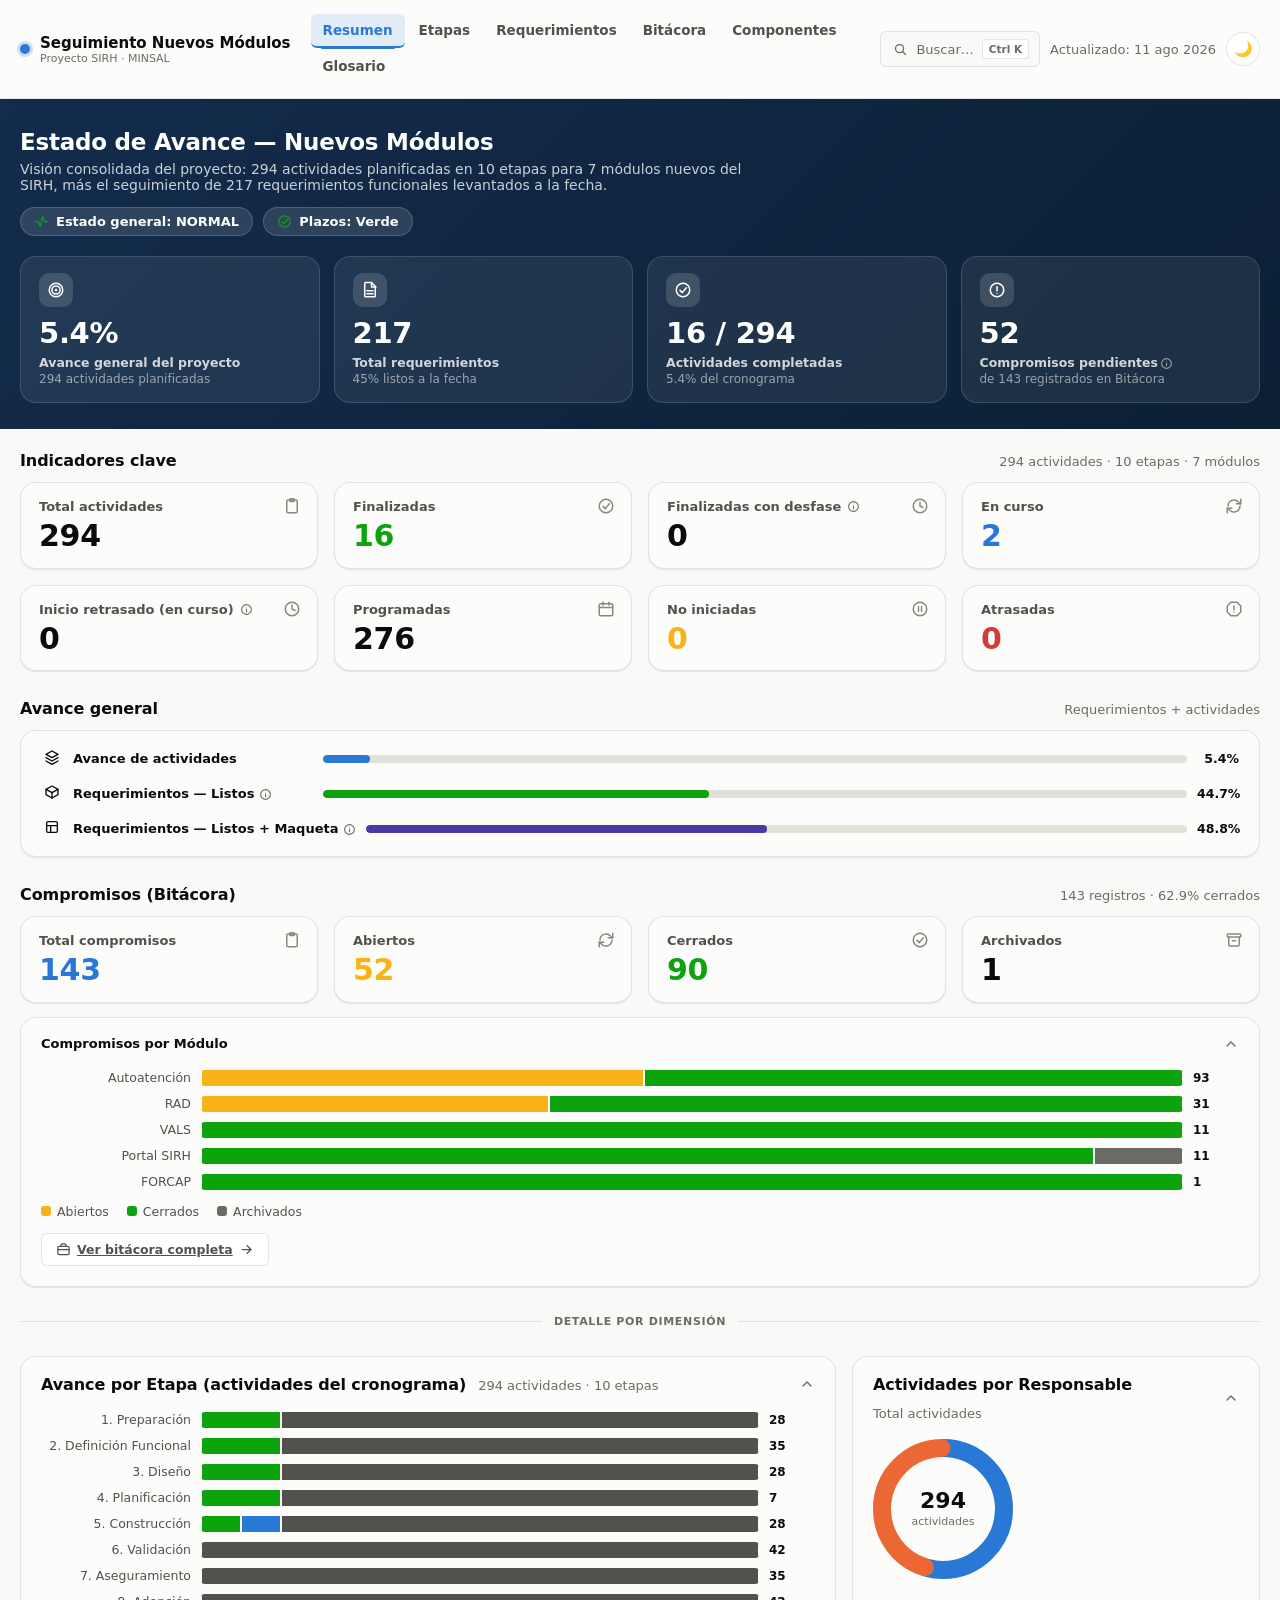
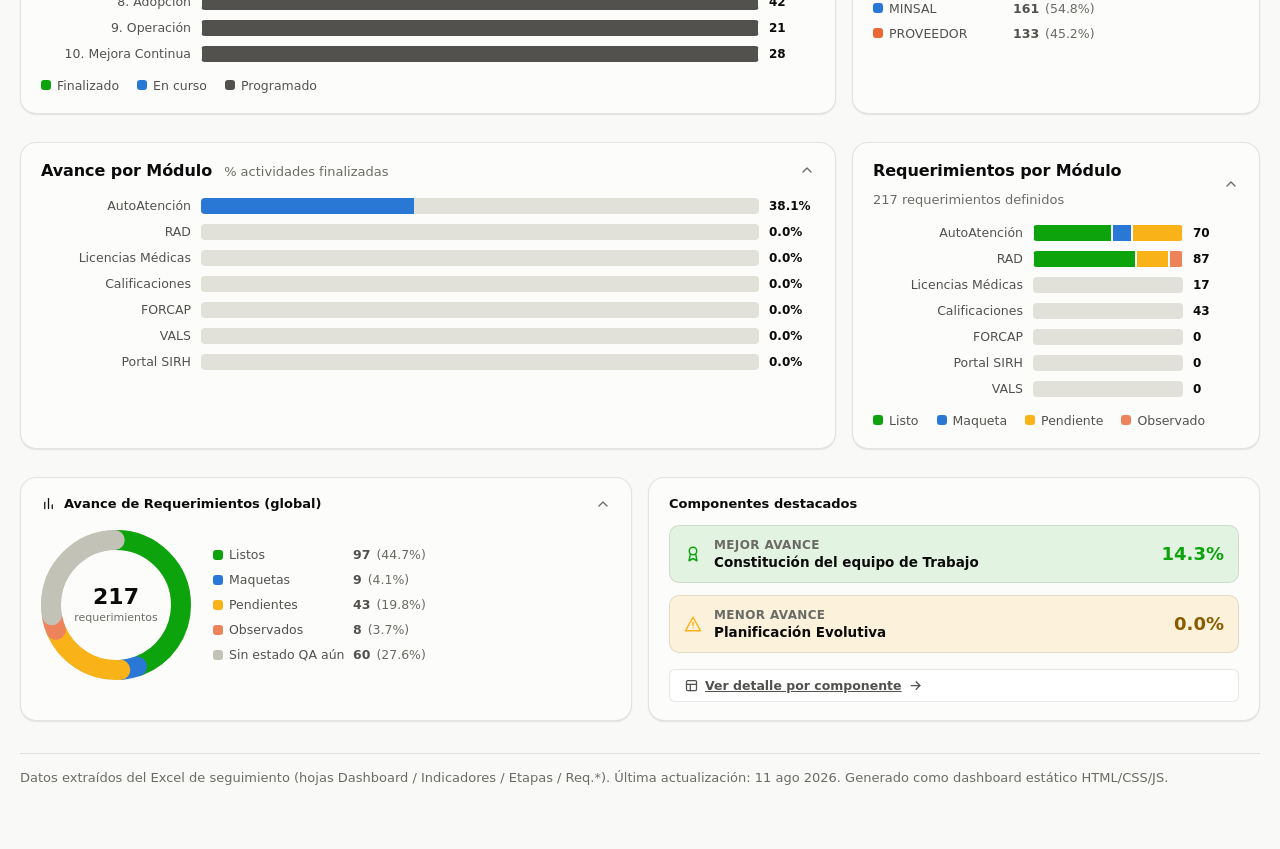
==== seguimiento-modulos/index.html @ 738e48d0 "Quita la descarga del Excel del sitio Se elimina el botón "Descargar Excel" del header y el enlace d" ====
<!DOCTYPE html>
<html lang="es">
<head>
<meta charset="UTF-8">
<meta name="viewport" content="width=device-width, initial-scale=1.0">
<title>Resumen — Seguimiento Nuevos Módulos SIRH</title>
<meta name="description" content="Dashboard de seguimiento del proyecto Nuevos Módulos SIRH: avance por etapa, módulo, responsable y requerimientos.">
<link rel="icon" href="data:image/svg+xml,%3Csvg xmlns=%27http://www.w3.org/2000/svg%27 viewBox=%270 0 32 32%27%3E%3Crect width=%2732%27 height=%2732%27 rx=%278%27 fill=%27%232a78d6%27/%3E%3Cpath d=%27M8 22 L13 12 L18 18 L24 8%27 stroke=%27white%27 stroke-width=%273%27 fill=%27none%27 stroke-linecap=%27round%27 stroke-linejoin=%27round%27/%3E%3C/svg%3E">
<link rel="stylesheet" href="./css/style.css?v=20260811c">
</head>
<body>

<header class="app-header">
  <div class="app-header__bar">
    <div class="app-header__brand">
      <span class="dot"></span>
      <span>Seguimiento Nuevos Módulos
        <small>Proyecto SIRH · MINSAL</small>
      </span>
    </div>
    <nav class="app-nav">
      <a href="index.html">Resumen</a>
      <a href="etapas.html">Etapas</a>
      <a href="requerimientos.html">Requerimientos</a>
      <a href="bitacora.html">Bitácora</a>
      <a href="componentes.html">Componentes</a>
      <a href="glosario.html">Glosario</a>
    </nav>
    <div class="app-header__right">
      <button class="search-trigger" id="globalSearchBtn" title="Buscar (Ctrl K)">
        <svg width="15" height="15" viewBox="0 0 24 24" fill="none" stroke="currentColor" stroke-width="2" stroke-linecap="round" stroke-linejoin="round" aria-hidden="true"><circle cx="10.5" cy="10.5" r="6.5"/><line x1="20" y1="20" x2="15.3" y2="15.3"/></svg>
        <span>Buscar…</span>
        <kbd>Ctrl K</kbd>
      </button>
      <span class="last-update" id="lastUpdate"></span>
      <button class="theme-toggle" id="themeToggle" title="Cambiar tema">🌙</button>
    </div>
  </div>
</header>

<!-- ============================================================== hero -->
<section class="hero">
  <div class="hero__inner">
    <div class="hero__head">
      <h1>Estado de Avance — Nuevos Módulos</h1>
      <p id="pageSubtitle">Visión consolidada del proyecto.</p>
      <div class="hero__status" id="heroStatus"></div>
    </div>
    <div class="hero__grid" id="heroKpis"></div>
  </div>
</section>

<div class="container">

  <div class="section" style="margin-top:22px">
    <div class="section__head">
      <h2>Indicadores clave</h2>
      <span class="hint" id="indicadoresHint"></span>
    </div>
    <div class="grid grid-4" id="kpiCards"></div>
  </div>

  <!-- ======================================================= progreso -->
  <div class="section">
    <div class="section__head">
      <h2>Avance general</h2>
      <span class="hint">Requerimientos + actividades</span>
    </div>
    <div class="card">
      <div class="meter-stack">
        <div class="meter-row">
          <span class="semaforo-icon"><svg width="16" height="16" viewBox="0 0 24 24" fill="none" stroke="currentColor" stroke-width="2" stroke-linecap="round" stroke-linejoin="round" aria-hidden="true"><polygon points="12,3 21,8 12,13 3,8"/><polyline points="3,13 12,18 21,13"/><polyline points="3,18 12,23 21,18"/></svg></span>
          <span class="meter-row__label">Avance de actividades</span>
          <div class="meter"><span id="meterActividades" style="background:var(--series-1)"></span></div>
          <span class="meter-value" id="valActividades">—</span>
        </div>
        <div class="meter-row">
          <span class="semaforo-icon"><svg width="16" height="16" viewBox="0 0 24 24" fill="none" stroke="currentColor" stroke-width="2" stroke-linecap="round" stroke-linejoin="round" aria-hidden="true"><path d="M3 8l9-5 9 5-9 5-9-5z"/><path d="M3 8v8l9 5 9-5V8"/><line x1="12" y1="13" x2="12" y2="21"/></svg></span>
          <span class="meter-row__label">Requerimientos — Listos
            <span class="info-tip" tabindex="0" data-tip="Requerimientos marcados como &quot;Listo&quot; (QA aprobado) sobre el total de requerimientos definidos."><svg width="13" height="13" viewBox="0 0 24 24" fill="none" stroke="currentColor" stroke-width="2" stroke-linecap="round" stroke-linejoin="round" aria-hidden="true"><circle cx="12" cy="12" r="9"/><line x1="12" y1="11" x2="12" y2="16"/><circle cx="12" cy="7.5" r="0.9" fill="currentColor" stroke="none"/></svg></span>
          </span>
          <div class="meter"><span id="meterListos" style="background:var(--status-good)"></span></div>
          <span class="meter-value" id="valListos">—</span>
        </div>
        <div class="meter-row">
          <span class="semaforo-icon"><svg width="16" height="16" viewBox="0 0 24 24" fill="none" stroke="currentColor" stroke-width="2" stroke-linecap="round" stroke-linejoin="round" aria-hidden="true"><rect x="4" y="4" width="16" height="16" rx="2"/><line x1="4" y1="10" x2="20" y2="10"/><line x1="10" y1="10" x2="10" y2="20"/></svg></span>
          <span class="meter-row__label">Requerimientos — Listos + Maqueta
            <span class="info-tip" tabindex="0" data-tip="Suma los requerimientos en estado &quot;Listo&quot; (QA aprobado) y &quot;Maqueta&quot; (prototipo/mockup construido pero aún sin cierre de QA)."><svg width="13" height="13" viewBox="0 0 24 24" fill="none" stroke="currentColor" stroke-width="2" stroke-linecap="round" stroke-linejoin="round" aria-hidden="true"><circle cx="12" cy="12" r="9"/><line x1="12" y1="11" x2="12" y2="16"/><circle cx="12" cy="7.5" r="0.9" fill="currentColor" stroke="none"/></svg></span>
          </span>
          <div class="meter"><span id="meterListosMaq" style="background:var(--series-7)"></span></div>
          <span class="meter-value" id="valListosMaq">—</span>
        </div>
      </div>
    </div>
  </div>

  <!-- ==================================================== compromisos -->
  <div class="section">
    <div class="section__head">
      <h2>Compromisos (Bitácora)</h2>
      <span class="hint" id="compromisosHint"></span>
    </div>
    <div class="grid grid-4" id="compromisosCards"></div>
    <details class="card accordion" style="margin-top:14px" open>
      <summary>
        <span class="card__title" style="margin-bottom:0">Compromisos por Módulo</span>
        <span class="chevron"><svg width="16" height="16" viewBox="0 0 24 24" fill="none" stroke="currentColor" stroke-width="2" stroke-linecap="round" stroke-linejoin="round" aria-hidden="true"><polyline points="6,9 12,15 18,9"/></svg></span>
      </summary>
      <div class="accordion__body">
        <div id="chartCompromisosModulo"></div>
        <a href="bitacora.html" class="btn-secondary" style="margin-top:14px;display:inline-flex"><svg width="15" height="15" viewBox="0 0 24 24" fill="none" stroke="currentColor" stroke-width="2" stroke-linecap="round" stroke-linejoin="round" aria-hidden="true"><rect x="3" y="7" width="18" height="13" rx="2"/><path d="M8 7V5a2 2 0 0 1 2-2h4a2 2 0 0 1 2 2v2"/><line x1="3" y1="12" x2="21" y2="12"/></svg> Ver bitácora completa <svg width="15" height="15" viewBox="0 0 24 24" fill="none" stroke="currentColor" stroke-width="2" stroke-linecap="round" stroke-linejoin="round" aria-hidden="true"><line x1="5" y1="12" x2="19" y2="12"/><polyline points="13,6 19,12 13,18"/></svg></a>
      </div>
    </details>
  </div>

  <div class="zone-divider"><span>Detalle por dimensión</span></div>

  <!-- ================================================= avance por etapa -->
  <div class="section grid grid-2-1">
    <details class="card accordion" open>
      <summary>
        <div class="section__head" style="margin-bottom:0">
          <h2>Avance por Etapa (actividades del cronograma)</h2>
          <span class="hint" id="etapaHint"></span>
        </div>
        <span class="chevron"><svg width="16" height="16" viewBox="0 0 24 24" fill="none" stroke="currentColor" stroke-width="2" stroke-linecap="round" stroke-linejoin="round" aria-hidden="true"><polyline points="6,9 12,15 18,9"/></svg></span>
      </summary>
      <div class="accordion__body">
        <div id="chartEtapas"></div>
        <div class="legend" id="legendEstados" style="margin-top:16px"></div>
      </div>
    </details>
    <details class="card accordion" open>
      <summary>
        <div class="section__head" style="margin-bottom:0">
          <h2>Actividades por Responsable</h2>
          <span class="hint">Total actividades</span>
        </div>
        <span class="chevron"><svg width="16" height="16" viewBox="0 0 24 24" fill="none" stroke="currentColor" stroke-width="2" stroke-linecap="round" stroke-linejoin="round" aria-hidden="true"><polyline points="6,9 12,15 18,9"/></svg></span>
      </summary>
      <div class="accordion__body">
        <div id="chartResponsable"></div>
      </div>
    </details>
  </div>

  <!-- ================================================ avance por módulo -->
  <div class="section grid grid-2-1">
    <details class="card accordion" open>
      <summary>
        <div class="section__head" style="margin-bottom:0">
          <h2>Avance por Módulo</h2>
          <span class="hint">% actividades finalizadas</span>
        </div>
        <span class="chevron"><svg width="16" height="16" viewBox="0 0 24 24" fill="none" stroke="currentColor" stroke-width="2" stroke-linecap="round" stroke-linejoin="round" aria-hidden="true"><polyline points="6,9 12,15 18,9"/></svg></span>
      </summary>
      <div class="accordion__body">
        <div id="chartModulos"></div>
      </div>
    </details>
    <details class="card accordion" open>
      <summary>
        <div class="section__head" style="margin-bottom:0">
          <h2>Requerimientos por Módulo</h2>
          <span class="hint" id="reqModuloHint"></span>
        </div>
        <span class="chevron"><svg width="16" height="16" viewBox="0 0 24 24" fill="none" stroke="currentColor" stroke-width="2" stroke-linecap="round" stroke-linejoin="round" aria-hidden="true"><polyline points="6,9 12,15 18,9"/></svg></span>
      </summary>
      <div class="accordion__body">
        <div id="chartReqModulo"></div>
        <div class="legend" id="legendReqModulo" style="margin-top:16px"></div>
      </div>
    </details>
  </div>

  <!-- ============================================ requerimientos donut + destacados -->
  <div class="section grid grid-2">
    <details class="card accordion" open>
      <summary>
        <span class="card__title" style="margin-bottom:0;display:flex;align-items:center;gap:8px"><svg width="15" height="15" viewBox="0 0 24 24" fill="none" stroke="currentColor" stroke-width="2" stroke-linecap="round" stroke-linejoin="round" aria-hidden="true"><line x1="6" y1="20" x2="6" y2="10"/><line x1="12" y1="20" x2="12" y2="4"/><line x1="18" y1="20" x2="18" y2="14"/></svg> Avance de Requerimientos (global)</span>
        <span class="chevron"><svg width="16" height="16" viewBox="0 0 24 24" fill="none" stroke="currentColor" stroke-width="2" stroke-linecap="round" stroke-linejoin="round" aria-hidden="true"><polyline points="6,9 12,15 18,9"/></svg></span>
      </summary>
      <div class="accordion__body">
        <div id="donutReq"></div>
      </div>
    </details>
    <div class="card">
      <p class="card__title">Componentes destacados</p>
      <div class="destacado-row">
        <div class="destacado destacado--good">
          <span class="destacado__icon"><svg width="18" height="18" viewBox="0 0 24 24" fill="none" stroke="currentColor" stroke-width="2" stroke-linecap="round" stroke-linejoin="round" aria-hidden="true"><circle cx="12" cy="8" r="5"/><path d="M8.3 12.6L6.8 21l5.2-3 5.2 3-1.5-8.4"/></svg></span>
          <div>
            <div class="destacado__label">Mejor avance</div>
            <div class="destacado__name" id="mejorAvanceNombre">—</div>
          </div>
          <div class="destacado__pct" id="mejorAvancePct">—</div>
        </div>
        <div class="destacado destacado--warn">
          <span class="destacado__icon"><svg width="18" height="18" viewBox="0 0 24 24" fill="none" stroke="currentColor" stroke-width="2" stroke-linecap="round" stroke-linejoin="round" aria-hidden="true"><path d="M12 3l10 18H2L12 3z"/><line x1="12" y1="9.5" x2="12" y2="14"/><circle cx="12" cy="17" r="0.9" fill="currentColor" stroke="none"/></svg></span>
          <div>
            <div class="destacado__label">Menor avance</div>
            <div class="destacado__name" id="menorAvanceNombre">—</div>
          </div>
          <div class="destacado__pct" id="menorAvancePct">—</div>
        </div>
        <a href="componentes.html" class="btn-secondary" style="margin-top:4px;display:inline-flex"><svg width="15" height="15" viewBox="0 0 24 24" fill="none" stroke="currentColor" stroke-width="2" stroke-linecap="round" stroke-linejoin="round" aria-hidden="true"><rect x="4" y="4" width="16" height="16" rx="2"/><line x1="4" y1="10" x2="20" y2="10"/><line x1="10" y1="10" x2="10" y2="20"/></svg> Ver detalle por componente <svg width="15" height="15" viewBox="0 0 24 24" fill="none" stroke="currentColor" stroke-width="2" stroke-linecap="round" stroke-linejoin="round" aria-hidden="true"><line x1="5" y1="12" x2="19" y2="12"/><polyline points="13,6 19,12 13,18"/></svg></a>
      </div>
    </div>
  </div>

  <div class="footnote">
    Datos extraídos del Excel de seguimiento (hojas Dashboard / Indicadores / Etapas / Req.*).
    Última actualización: <span id="footUpdate"></span>. Generado como dashboard estático HTML/CSS/JS.
  </div>

</div>

<script src="./js/app-data.js?v=20260811c"></script>
<script src="./js/icons.js?v=20260811c"></script>
<script src="./js/common.js?v=20260811c"></script>
<script src="./js/local-records.js?v=20260811c"></script>
<script src="./js/charts.js?v=20260811c"></script>
<script src="./js/dashboard.js?v=20260811c"></script>
</body>
</html>
---- seguimiento-modulos/css/style.css ----
/* =========================================================================
   Seguimiento Nuevos Módulos — Dashboard
   Sistema de diseño: paleta validada (accesible AA, safe para daltonismo)
   ========================================================================= */

:root {
  color-scheme: light;
  --surface-1:      #fcfcfb;
  --surface-2:      #ffffff;
  --page-plane:     #f9f9f7;
  --text-primary:   #0b0b0b;
  --text-secondary: #52514e;
  --text-muted:     #6b6b66; /* AA 4.5:1+ sobre --surface-1/--page-plane (antes #898781 ≈ 3.5:1) */
  --gridline:       #e1e0d9;
  --baseline:       #c3c2b7;
  --border:         rgba(11,11,11,0.10);
  --success-text:   #006300;

  /* paleta institucional (azul MINSAL): navy para bandas/branding, azul para
     interacción/enlaces — ambos ya usados en el Excel de origen */
  --brand-navy:      #132c4c;
  --brand-navy-dark: #0b2035;
  --brand-blue:      #2a78d6;
  --brand-blue-dark: #184f95;

  --series-1: #2a78d6; /* azul */
  --series-2: #eb6834; /* naranjo */
  --series-3: #1baf7a; /* aqua */
  --series-4: #eda100; /* amarillo */
  --series-5: #e87ba4; /* magenta */
  --series-6: #008300; /* verde */
  --series-7: #4a3aa7; /* violeta */
  --series-8: #e34948; /* rojo */

  --status-good:     #0ca30c;
  --status-warning:  #fab219;
  --status-serious:  #ec835a;
  --status-critical: #d03b3b;

  --seq-100:#cde2fb;--seq-200:#9ec5f4;--seq-300:#6da7ec;--seq-400:#3987e5;
  --seq-450:#2a78d6;--seq-500:#256abf;--seq-600:#184f95;--seq-700:#0d366b;

  --radius-sm: 6px;
  --radius-md: 10px;
  --radius-lg: 16px;
  --shadow-card: 0 1px 2px rgba(11,11,11,0.06), 0 1px 1px rgba(11,11,11,0.04);
  --font-sans: system-ui, -apple-system, "Segoe UI", sans-serif;
}

@media (prefers-color-scheme: dark) {
  :root:where(:not([data-theme="light"])) {
    color-scheme: dark;
    --surface-1:      #1a1a19;
    --surface-2:      #212120;
    --page-plane:     #0d0d0d;
    --text-primary:   #ffffff;
    --text-secondary: #c3c2b7;
    --text-muted:     #898781;
    --gridline:       #2c2c2a;
    --baseline:       #383835;
    --border:         rgba(255,255,255,0.10);
    --success-text:   #0ca30c;

    --series-1: #3987e5;
    --series-2: #d95926;
    --series-3: #199e70;
    --series-4: #c98500;
    --series-5: #d55181;
    --series-6: #008300;
    --series-7: #9085e9;
    --series-8: #e66767;
  }
}
:root[data-theme="dark"] {
  color-scheme: dark;
  --surface-1:      #1a1a19;
  --surface-2:      #212120;
  --page-plane:     #0d0d0d;
  --text-primary:   #ffffff;
  --text-secondary: #c3c2b7;
  --text-muted:     #898781;
  --gridline:       #2c2c2a;
  --baseline:       #383835;
  --border:         rgba(255,255,255,0.10);
  --success-text:   #0ca30c;

  --series-1: #3987e5;
  --series-2: #d95926;
  --series-3: #199e70;
  --series-4: #c98500;
  --series-5: #d55181;
  --series-6: #008300;
  --series-7: #9085e9;
  --series-8: #e66767;
}

* { box-sizing: border-box; }
html, body { margin: 0; padding: 0; }

body {
  font-family: var(--font-sans);
  background: var(--page-plane);
  color: var(--text-primary);
  -webkit-font-smoothing: antialiased;
  min-height: 100vh;
}

img { max-width: 100%; }

a { color: var(--series-1); }

.container {
  max-width: 1460px;
  margin: 0 auto;
  padding: 0 20px 64px;
}

/* ---------------------------------------------------------------- header */
.app-header {
  position: sticky;
  top: 0;
  z-index: 40;
  background: var(--surface-1);
  border-bottom: 1px solid var(--border);
}
.app-header__bar {
  max-width: 1460px;
  margin: 0 auto;
  padding: 14px 20px;
  display: flex;
  align-items: center;
  gap: 16px;
  flex-wrap: wrap;
}
.app-header__brand {
  display: flex;
  align-items: center;
  gap: 10px;
  font-weight: 700;
  font-size: 15px;
  white-space: nowrap;
  margin-right: 4px;
}
.app-header__brand .dot {
  width: 10px; height: 10px; border-radius: 50%;
  background: var(--series-1);
  box-shadow: 0 0 0 3px color-mix(in srgb, var(--series-1) 22%, transparent);
  flex: none;
}
.app-header__brand small {
  display: block;
  font-weight: 500;
  color: var(--text-muted);
  font-size: 11px;
}

.app-nav { display: flex; gap: 2px; flex-wrap: wrap; flex: 1; }
.app-nav a {
  position: relative;
  text-decoration: none;
  color: var(--text-secondary);
  font-size: 13.5px;
  font-weight: 600;
  padding: 8px 12px;
  border-radius: var(--radius-sm);
  border-bottom: 2px solid transparent;
}
.app-nav a:hover { background: var(--page-plane); color: var(--text-primary); }
.app-nav a.active {
  background: color-mix(in srgb, var(--brand-blue) 12%, transparent);
  color: var(--brand-blue);
  border-bottom-color: var(--brand-blue);
}
.app-nav a.active::after {
  /* pastilla indicadora — refuerza cuál es la pestaña activa además del color */
  content: "";
  position: absolute;
  left: 10px; right: 10px; bottom: -3px;
  height: 2px;
  border-radius: 2px;
  background: var(--brand-blue);
}
:root[data-theme="dark"] .app-nav a.active,
:root:where(:not([data-theme="light"])) .app-nav a.active { color: var(--series-1); border-bottom-color: var(--series-1); }
:root[data-theme="dark"] .app-nav a.active::after,
:root:where(:not([data-theme="light"])) .app-nav a.active::after { background: var(--series-1); }

.app-header__right { display: flex; align-items: center; gap: 10px; margin-left: auto; }

/* ------------------------------------------------------ búsqueda global */
.search-trigger {
  display: inline-flex;
  align-items: center;
  gap: 8px;
  font-family: var(--font-sans);
  font-size: 13px;
  color: var(--text-muted);
  background: var(--page-plane);
  border: 1px solid var(--border);
  padding: 7px 10px 7px 12px;
  border-radius: var(--radius-sm);
  cursor: pointer;
  min-width: 150px;
}
.search-trigger:hover { color: var(--text-primary); border-color: var(--text-muted); }
.search-trigger span { flex: 1; text-align: left; white-space: nowrap; }
.search-trigger kbd {
  font-family: var(--font-sans);
  font-size: 10.5px;
  font-weight: 700;
  color: var(--text-muted);
  background: var(--surface-2);
  border: 1px solid var(--border);
  border-radius: 4px;
  padding: 2px 6px;
  line-height: 1.4;
}
@media (max-width: 720px) {
  .search-trigger span, .search-trigger kbd { display: none; }
  .search-trigger { min-width: 0; padding: 8px; }
}

.search-overlay {
  position: fixed;
  inset: 0;
  background: rgba(0,0,0,0.45);
  display: flex;
  align-items: flex-start;
  justify-content: center;
  padding: 12vh 16px 16px;
  z-index: 110;
}
.search-overlay[hidden] { display: none; }
.search-panel {
  width: 100%;
  max-width: 640px;
  background: var(--surface-2);
  border-radius: var(--radius-lg);
  box-shadow: 0 20px 60px rgba(0,0,0,0.35);
  overflow: hidden;
  max-height: 70vh;
  display: flex;
  flex-direction: column;
}
.search-panel__input-row {
  display: flex;
  align-items: center;
  gap: 10px;
  padding: 14px 16px;
  border-bottom: 1px solid var(--border);
  color: var(--text-muted);
  flex: none;
}
.search-panel__input-row svg { flex: none; }
.search-panel__input-row input {
  flex: 1;
  border: none;
  outline: none;
  background: transparent;
  font-family: var(--font-sans);
  font-size: 15px;
  color: var(--text-primary);
}
.search-panel__results {
  overflow-y: auto;
  padding: 8px;
}
.search-group__label {
  font-size: 11px;
  font-weight: 800;
  text-transform: uppercase;
  letter-spacing: 0.05em;
  color: var(--text-muted);
  padding: 10px 10px 4px;
}
.search-result {
  display: flex;
  align-items: center;
  gap: 10px;
  width: 100%;
  text-align: left;
  border: none;
  background: none;
  font-family: var(--font-sans);
  padding: 9px 10px;
  border-radius: var(--radius-sm);
  cursor: pointer;
  color: var(--text-primary);
}
.search-result:hover, .search-result.is-active { background: var(--page-plane); }
.search-result__icon { flex: none; color: var(--text-muted); }
.search-result__main { min-width: 0; flex: 1; }
.search-result__title { font-size: 13.5px; font-weight: 600; overflow: hidden; text-overflow: ellipsis; white-space: nowrap; }
.search-result__sub { font-size: 12px; color: var(--text-muted); overflow: hidden; text-overflow: ellipsis; white-space: nowrap; }
.search-empty { padding: 30px 16px; text-align: center; color: var(--text-muted); font-size: 13.5px; }

.theme-toggle {
  border: 1px solid var(--border);
  background: var(--surface-2);
  color: var(--text-secondary);
  border-radius: 999px;
  width: 34px; height: 34px;
  display: flex; align-items: center; justify-content: center;
  cursor: pointer;
  font-size: 15px;
}
.theme-toggle:hover { color: var(--text-primary); }

.last-update {
  display: inline-flex;
  align-items: center;
  gap: 5px;
  font-size: 13px;
  color: var(--text-muted);
  white-space: nowrap;
}

/* ====================================================================
   HERO — franja de bienvenida institucional (azul MINSAL) con el estado
   general del proyecto y las 4 métricas de mayor impacto, justo bajo el
   header fijo. Solo se usa en el Resumen (index.html).
   ==================================================================== */
.hero {
  background: linear-gradient(135deg, var(--brand-navy) 0%, var(--brand-navy-dark) 100%);
  color: #fff;
}
.hero__inner {
  max-width: 1460px;
  margin: 0 auto;
  padding: 30px 20px 26px;
}
.hero__head { margin-bottom: 20px; }
.hero__head h1 { font-size: 23px; margin: 0 0 6px; letter-spacing: -0.01em; color: #fff; }
.hero__head p { margin: 0 0 14px; color: rgba(255,255,255,0.78); font-size: 14px; max-width: 760px; }
.hero__status { display: flex; gap: 10px; flex-wrap: wrap; }
.hero__chip {
  display: inline-flex;
  align-items: center;
  gap: 7px;
  padding: 6px 13px;
  border-radius: 999px;
  background: rgba(255,255,255,0.12);
  border: 1px solid rgba(255,255,255,0.16);
  font-size: 13px;
  font-weight: 700;
  color: #fff;
}
.hero__chip svg { flex: none; }
.hero__grid { display: grid; grid-template-columns: repeat(4, 1fr); gap: 14px; }
.hero-kpi {
  background: rgba(255,255,255,0.07);
  border: 1px solid rgba(255,255,255,0.14);
  border-radius: var(--radius-lg);
  padding: 16px 18px;
}
.hero-kpi__icon {
  width: 34px; height: 34px;
  border-radius: 10px;
  background: rgba(255,255,255,0.14);
  display: flex; align-items: center; justify-content: center;
  margin-bottom: 12px;
  color: #fff;
}
.hero-kpi__value { font-size: 29px; font-weight: 800; letter-spacing: -0.01em; line-height: 1; color: #fff; }
.hero-kpi__label { font-size: 12.5px; color: rgba(255,255,255,0.8); margin-top: 7px; font-weight: 600; }
.hero-kpi__label .info-tip { color: rgba(255,255,255,0.55); margin-left: 2px; }
.hero-kpi__label .info-tip:hover, .hero-kpi__label .info-tip:focus-visible { color: #fff; }
.hero-kpi__sub { font-size: 12px; color: rgba(255,255,255,0.55); margin-top: 2px; }
@media (max-width: 980px) { .hero__grid { grid-template-columns: repeat(2, 1fr); } }
@media (max-width: 560px) { .hero__grid { grid-template-columns: 1fr; } }

/* ------------------------------------------------------------- page head */
.page-head {
  padding: 28px 0 4px;
}
.page-head h1 {
  font-size: 24px;
  margin: 0 0 4px;
  letter-spacing: -0.01em;
}
.page-head p {
  margin: 0;
  color: var(--text-secondary);
  font-size: 14px;
  max-width: 760px;
}

.section {
  margin-top: 28px;
}
.section__head {
  display: flex;
  align-items: baseline;
  justify-content: space-between;
  gap: 12px;
  margin-bottom: 12px;
  flex-wrap: wrap;
}
.section__head h2 {
  font-size: 16px;
  margin: 0;
  letter-spacing: -0.005em;
}
.section__head .hint {
  font-size: 13px;
  color: var(--text-muted);
}

/* ---------------------------------------------------------------- grid */
.grid { display: grid; gap: 16px; }
.grid-4 { grid-template-columns: repeat(4, 1fr); }
.grid-3 { grid-template-columns: repeat(3, 1fr); }
.grid-2 { grid-template-columns: repeat(2, 1fr); }
.grid-2-1 { grid-template-columns: 2fr 1fr; }
.grid-1-1-1 { grid-template-columns: repeat(3, 1fr); }
@media (max-width: 980px) {
  .grid-4 { grid-template-columns: repeat(2, 1fr); }
  .grid-3 { grid-template-columns: repeat(2, 1fr); }
  .grid-2-1, .grid-2 { grid-template-columns: 1fr; }
}
@media (max-width: 620px) {
  .grid-4, .grid-3, .grid-1-1-1 { grid-template-columns: 1fr; }
}

/* ------------------------------------------------------------------ card */
.card {
  background: var(--surface-1);
  border: 1px solid var(--border);
  border-radius: var(--radius-lg);
  box-shadow: var(--shadow-card);
  padding: 18px 20px;
}
.card__title {
  font-size: 13px;
  font-weight: 700;
  margin: 0 0 14px;
  color: var(--text-primary);
}
.card__subtitle { font-size: 13px; color: var(--text-muted); margin-top: -10px; margin-bottom: 14px; }

/* ------------------------------------------------------------- stat tile */
.stat-tile {
  background: var(--surface-1);
  border: 1px solid var(--border);
  border-radius: var(--radius-lg);
  box-shadow: var(--shadow-card);
  padding: 16px 18px;
  display: flex;
  flex-direction: column;
  gap: 6px;
  position: relative;
  overflow: hidden;
}
.stat-tile__label {
  font-size: 13px;
  color: var(--text-secondary);
  font-weight: 600;
  display: flex;
  align-items: center;
  gap: 6px;
}
.stat-tile__value {
  font-size: 30px;
  font-weight: 700;
  line-height: 1.05;
  letter-spacing: -0.01em;
}
.stat-tile__foot {
  font-size: 13px;
  color: var(--text-muted);
}
.stat-tile__icon {
  position: absolute;
  top: 14px; right: 16px;
  font-size: 18px;
  color: var(--text-muted);
  opacity: 0.8;
  display: flex;
}
.stat-tile--accent-1 .stat-tile__value { color: var(--series-1); }
.stat-tile--accent-good .stat-tile__value { color: var(--status-good); }
.stat-tile--accent-warn .stat-tile__value { color: var(--status-warning); }
.stat-tile--accent-critical .stat-tile__value { color: var(--status-critical); }

/* --------------------------------------------------------------- badges */
.badge {
  display: inline-flex;
  align-items: center;
  gap: 5px;
  font-size: 11.5px;
  font-weight: 700;
  padding: 3px 9px;
  border-radius: 999px;
  white-space: nowrap;
  line-height: 1.6;
}
.badge::before {
  content: "";
  width: 7px; height: 7px;
  border-radius: 50%;
  background: currentColor;
  flex: none;
}
.badge-good        { color: var(--status-good);     background: color-mix(in srgb, var(--status-good) 15%, transparent); }
.badge-warning      { color: #8a5c00;     background: color-mix(in srgb, var(--status-warning) 25%, transparent); }
.badge-serious      { color: #9a3f22;     background: color-mix(in srgb, var(--status-serious) 22%, transparent); }
.badge-critical     { color: var(--status-critical); background: color-mix(in srgb, var(--status-critical) 15%, transparent); }
.badge-neutral      { color: var(--text-secondary);  background: color-mix(in srgb, var(--text-secondary) 14%, transparent); }
.badge-info         { color: var(--series-1);        background: color-mix(in srgb, var(--series-1) 15%, transparent); }
.badge-teal         { color: var(--series-3);        background: color-mix(in srgb, var(--series-3) 16%, transparent); }

@media (prefers-color-scheme: dark) {
  :root:where(:not([data-theme="light"])) .badge-warning { color: #ffd166; }
  :root:where(:not([data-theme="light"])) .badge-serious { color: #ffb08a; }
}
:root[data-theme="dark"] .badge-warning { color: #ffd166; }
:root[data-theme="dark"] .badge-serious { color: #ffb08a; }

/* ---------------------------------------------------------------- meter */
.meter {
  height: 8px;
  border-radius: 999px;
  background: var(--gridline);
  overflow: hidden;
  position: relative;
}
.meter > span {
  display: block;
  height: 100%;
  border-radius: 999px;
  background: var(--series-1);
}
.meter-row { display: flex; align-items: center; gap: 10px; }
.meter-row .meter { flex: 1; }
.meter-row .meter-value { font-size: 12.5px; font-weight: 700; width: 42px; text-align: right; font-variant-numeric: tabular-nums; }
.meter--lg { height: 12px; flex: 1; }
.meter-stack { display: flex; flex-direction: column; gap: 16px; }
.meter-row__label { font-size: 13px; font-weight: 600; color: var(--text-primary); min-width: 240px; }
.semaforo-icon { font-size: 16px; flex: none; width: 22px; text-align: center; line-height: 1; }

/* --------------------------------------------------------- semáforo cards */
.semaforo-card {
  background: var(--surface-1);
  border: 1px solid var(--border);
  border-radius: var(--radius-lg);
  box-shadow: var(--shadow-card);
  padding: 14px 18px;
  display: flex;
  align-items: center;
  gap: 12px;
}
.semaforo-card__icon { font-size: 22px; flex: none; line-height: 1; }
.semaforo-card__body { display: flex; flex-direction: column; gap: 3px; min-width: 0; }
.semaforo-card__label { font-size: 12px; font-weight: 700; letter-spacing: 0.03em; text-transform: uppercase; color: var(--text-muted); }
.semaforo-card__value { font-size: 17px; font-weight: 700; white-space: nowrap; overflow: hidden; text-overflow: ellipsis; }


/* ------------------------------------------------------ componentes destacados */
.destacado-row { display: flex; flex-direction: column; gap: 12px; }
.destacado {
  display: flex;
  align-items: center;
  gap: 12px;
  padding: 12px 14px;
  border-radius: var(--radius-md);
  border: 1px solid var(--border);
}
.destacado--good { background: color-mix(in srgb, var(--status-good) 10%, transparent); }
.destacado--warn { background: color-mix(in srgb, var(--status-warning) 14%, transparent); }
.destacado__icon { flex: none; display: flex; }
.destacado--good .destacado__icon { color: var(--status-good); }
.destacado--warn .destacado__icon { color: #8a5c00; }
:root[data-theme="dark"] .destacado--warn .destacado__icon,
:root:where(:not([data-theme="light"])) .destacado--warn .destacado__icon { color: var(--status-warning); }
.destacado__label { font-size: 12px; font-weight: 700; text-transform: uppercase; letter-spacing: 0.03em; color: var(--text-muted); }
.destacado__name { font-size: 13.5px; font-weight: 700; color: var(--text-primary); margin-top: 2px; }
.destacado__pct { margin-left: auto; font-size: 18px; font-weight: 700; font-variant-numeric: tabular-nums; }
.destacado--good .destacado__pct { color: var(--status-good); }
.destacado--warn .destacado__pct { color: #8a5c00; }
@media (prefers-color-scheme: dark) {
  :root:where(:not([data-theme="light"])) .destacado--warn .destacado__pct { color: var(--status-warning); }
}
:root[data-theme="dark"] .destacado--warn .destacado__pct { color: var(--status-warning); }

/* ------------------------------------------------------------ bar chart */
.barchart { display: flex; flex-direction: column; gap: 10px; }
.barchart__row { display: grid; grid-template-columns: 150px 1fr 46px; align-items: center; gap: 10px; }
.barchart__label { font-size: 12.5px; color: var(--text-secondary); text-align: right; }
.barchart__track {
  height: 16px;
  background: var(--gridline);
  border-radius: 4px;
  overflow: hidden;
  display: flex;
}
.barchart__seg {
  height: 100%;
}
.barchart__val { font-size: 12px; font-weight: 700; font-variant-numeric: tabular-nums; }

/* stacked segment shared style: 2px surface gap via box-shadow inset border trick */
.seg-gap { box-shadow: inset 1px 0 0 var(--surface-1), inset -1px 0 0 var(--surface-1); }

/* ------------------------------------------------------------- legend */
.legend { display: flex; flex-wrap: wrap; gap: 12px 18px; font-size: 12.5px; color: var(--text-secondary); }
.legend__item { display: inline-flex; align-items: center; gap: 6px; }
.legend__swatch { width: 10px; height: 10px; border-radius: 3px; flex: none; }

/* --------------------------------------------------------------- donut */
.donut-wrap { display: flex; align-items: center; gap: 22px; flex-wrap: wrap; }
.donut-figure { position: relative; flex: none; }
.donut-center {
  position: absolute; inset: 0;
  display: flex; flex-direction: column; align-items: center; justify-content: center;
}
.donut-center strong { font-size: 22px; line-height: 1; }
.donut-center span { font-size: 11px; color: var(--text-muted); margin-top: 3px; }

.info-tip {
  display: inline-flex;
  color: var(--text-muted);
  cursor: help;
  vertical-align: middle;
  border-radius: 50%;
}
.info-tip:hover, .info-tip:focus-visible { color: var(--brand-blue); outline: none; }

/* ------------------------------------------------------------- tooltip */
.viz-tooltip {
  position: fixed;
  pointer-events: none;
  background: var(--text-primary);
  color: var(--surface-1);
  font-size: 12px;
  padding: 7px 10px;
  border-radius: 8px;
  z-index: 100;
  opacity: 0;
  transform: translate(-50%, calc(-100% - 10px));
  transition: opacity 0.08s ease;
  max-width: 240px;
  line-height: 1.4;
  box-shadow: 0 4px 14px rgba(0,0,0,0.22);
}
.viz-tooltip.show { opacity: 1; }
.viz-tooltip b { display:block; margin-bottom: 2px; }

/* -------------------------------------------------------------- tables */
.table-wrap {
  overflow-x: auto;
  border: 1px solid var(--border);
  border-radius: var(--radius-lg);
  background: var(--surface-1);
}
table.data-table {
  border-collapse: collapse;
  width: 100%;
  font-size: 13px;
  min-width: 640px;
}
table.data-table th {
  text-align: left;
  font-size: 11px;
  text-transform: uppercase;
  letter-spacing: 0.03em;
  color: var(--text-muted);
  font-weight: 700;
  padding: 10px 14px;
  border-bottom: 1px solid var(--border);
  background: var(--surface-1);
  position: sticky;
  top: 0;
  white-space: nowrap;
  cursor: pointer;
  user-select: none;
}
table.data-table th.sorted-asc::after { content: " ▲"; font-size: 9px; }
table.data-table th.sorted-desc::after { content: " ▼"; font-size: 9px; }
table.data-table td {
  padding: 10px 14px;
  border-bottom: 1px solid var(--gridline);
  color: var(--text-secondary);
  vertical-align: top;
}
table.data-table td.strong { color: var(--text-primary); font-weight: 600; }
table.data-table tbody tr:hover td { background: var(--page-plane); }
table.data-table tbody tr:last-child td { border-bottom: none; }
.cell-muted { color: var(--text-muted); }
.nowrap { white-space: nowrap; }
.col-num { font-variant-numeric: tabular-nums; text-align: right; }

/* ------------------------------------------------------------- filters */
.filters {
  display: flex;
  flex-wrap: wrap;
  gap: 10px;
  align-items: center;
  margin-bottom: 14px;
}
.filters select, .filters input[type="search"] {
  font-family: var(--font-sans);
  font-size: 13px;
  padding: 8px 12px;
  border-radius: var(--radius-sm);
  border: 1px solid var(--border);
  background: var(--surface-1);
  color: var(--text-primary);
}
.filters input[type="search"] { min-width: 220px; flex: 1; }
.filters select { cursor: pointer; }
.filters .count-pill {
  font-size: 12px;
  color: var(--text-muted);
  margin-left: auto;
  white-space: nowrap;
}
.btn-reset {
  font-family: var(--font-sans);
  font-size: 12.5px;
  font-weight: 600;
  color: var(--series-1);
  background: color-mix(in srgb, var(--series-1) 12%, transparent);
  border: none;
  padding: 8px 12px;
  border-radius: var(--radius-sm);
  cursor: pointer;
}
.btn-reset:hover { background: color-mix(in srgb, var(--series-1) 20%, transparent); }

.pagination {
  display: flex;
  align-items: center;
  justify-content: center;
  gap: 6px;
  margin-top: 14px;
  font-size: 13px;
}
.pagination button {
  font-family: var(--font-sans);
  border: 1px solid var(--border);
  background: var(--surface-1);
  color: var(--text-secondary);
  padding: 6px 11px;
  border-radius: var(--radius-sm);
  cursor: pointer;
  font-size: 12.5px;
}
.pagination button:hover:not(:disabled) { color: var(--text-primary); background: var(--page-plane); }
.pagination button:disabled { opacity: 0.35; cursor: default; }
.pagination button.active { background: var(--series-1); color: #fff; border-color: var(--series-1); }
.pagination .p-status { color: var(--text-muted); font-size: 12px; margin: 0 6px; }

/* ---------------------------------------------------------------- tabs */
.tabs { display: flex; gap: 4px; border-bottom: 1px solid var(--border); margin-bottom: 18px; flex-wrap: wrap; }
.tabs button {
  font-family: var(--font-sans);
  border: none;
  background: none;
  color: var(--text-secondary);
  padding: 10px 16px;
  font-size: 13.5px;
  font-weight: 600;
  cursor: pointer;
  border-bottom: 2px solid transparent;
  margin-bottom: -1px;
}
.tabs button:hover { color: var(--text-primary); }
.tabs button.active { color: var(--series-1); border-bottom-color: var(--series-1); }
.tabs button .tab-count {
  display: inline-block;
  margin-left: 6px;
  font-size: 10.5px;
  background: var(--gridline);
  color: var(--text-secondary);
  padding: 1px 6px;
  border-radius: 999px;
}
.tabs button.active .tab-count { background: color-mix(in srgb, var(--series-1) 18%, transparent); color: var(--series-1); }

/* ---------------------------------------------------------------- misc */
.kpi-header-strip {
  display: flex;
  gap: 10px;
  flex-wrap: wrap;
  margin-top: 10px;
}
.kpi-chip {
  display: flex;
  align-items: center;
  gap: 8px;
  background: var(--surface-1);
  border: 1px solid var(--border);
  border-radius: var(--radius-md);
  padding: 8px 14px;
  font-size: 12.5px;
}
.kpi-chip strong { font-size: 14px; }

.empty-state {
  text-align: center;
  padding: 40px 20px;
  color: var(--text-muted);
  font-size: 13.5px;
}

.glossary-list dt { font-weight: 700; font-size: 13.5px; margin-top: 14px; color: var(--text-primary); }
.glossary-list dd { margin: 4px 0 0; color: var(--text-secondary); font-size: 13.5px; line-height: 1.5; }

.raci-table td, .raci-table th { text-align: center; }
.raci-table td:first-child, .raci-table th:first-child { text-align: left; }
.raci-letter { font-weight: 700; }
.raci-letter.r { color: var(--series-1); }
.raci-letter.a { color: var(--series-8); }
.raci-letter.c { color: var(--series-4); }
.raci-letter.i { color: var(--text-muted); }

.footnote {
  margin-top: 32px;
  padding-top: 16px;
  border-top: 1px solid var(--border);
  font-size: 13px;
  color: var(--text-muted);
}

.scroll-x { overflow-x: auto; }

.bignum-row { display: flex; gap: 22px; flex-wrap: wrap; }
.bignum {
  flex: 1;
  min-width: 160px;
}
.bignum strong {
  display: block;
  font-size: 34px;
  letter-spacing: -0.02em;
  line-height: 1.05;
}
.bignum span {
  font-size: 12.5px;
  color: var(--text-secondary);
}

.text-muted { color: var(--text-muted); }
.text-good { color: var(--status-good); }

/* ===================================================== registro / edición
   (alta, edición y borrado de registros — persistidos en localStorage) */
.local-banner {
  display: flex;
  align-items: flex-start;
  gap: 10px;
  padding: 10px 14px;
  border-radius: var(--radius-md);
  background: color-mix(in srgb, var(--series-1) 8%, transparent);
  border: 1px solid color-mix(in srgb, var(--series-1) 25%, transparent);
  font-size: 12.5px;
  color: var(--text-secondary);
  margin-bottom: 16px;
}
.local-banner__icon { font-size: 16px; flex: none; line-height: 1.3; }
.local-banner strong { color: var(--text-primary); }

.btn-primary {
  display: inline-flex;
  align-items: center;
  gap: 6px;
  padding: 8px 14px;
  border-radius: var(--radius-sm);
  border: none;
  background: var(--series-1);
  color: #fff;
  font-size: 12.5px;
  font-weight: 700;
  cursor: pointer;
  white-space: nowrap;
}
.btn-primary:hover { filter: brightness(1.08); }
.btn-secondary {
  display: inline-flex;
  align-items: center;
  gap: 6px;
  padding: 8px 14px;
  border-radius: var(--radius-sm);
  border: 1px solid var(--border);
  background: var(--surface-2);
  color: var(--text-secondary);
  font-size: 12.5px;
  font-weight: 600;
  cursor: pointer;
  white-space: nowrap;
}
.btn-secondary:hover { color: var(--text-primary); background: var(--page-plane); }
.btn-danger {
  color: var(--status-critical);
  border-color: color-mix(in srgb, var(--status-critical) 40%, transparent);
}

.dirty-pill {
  display: inline-flex;
  align-items: center;
  gap: 5px;
  padding: 4px 10px;
  border-radius: 999px;
  background: color-mix(in srgb, var(--status-warning) 20%, transparent);
  color: #8a5c00;
  font-size: 11.5px;
  font-weight: 700;
}
:root[data-theme="dark"] .dirty-pill,
:root:where(:not([data-theme="light"])) .dirty-pill { color: #ffd166; }
@media (prefers-color-scheme: light) { :root:not([data-theme="dark"]) .dirty-pill { color: #8a5c00; } }

.toolbar-row {
  display: flex;
  align-items: center;
  justify-content: space-between;
  gap: 12px;
  flex-wrap: wrap;
  margin-bottom: 14px;
}
.toolbar-row__right { display: flex; align-items: center; gap: 8px; flex-wrap: wrap; }

.row-actions { display: flex; gap: 4px; white-space: nowrap; }
.btn-icon {
  border: 1px solid var(--border);
  background: var(--surface-2);
  border-radius: var(--radius-sm);
  width: 26px;
  height: 26px;
  display: inline-flex;
  align-items: center;
  justify-content: center;
  cursor: pointer;
  font-size: 12px;
  padding: 0;
  color: var(--text-secondary);
}
.btn-icon:hover { color: var(--text-primary); background: var(--page-plane); }
.btn-icon--danger:hover { color: var(--status-critical); border-color: var(--status-critical); }

.badge-local {
  display: inline-block;
  margin-left: 6px;
  font-size: 9.5px;
  font-weight: 700;
  color: var(--series-1);
  border: 1px solid var(--series-1);
  border-radius: 4px;
  padding: 0 4px;
  vertical-align: middle;
}

/* ------------------------------------------------------------------ modal */
.modal-overlay {
  position: fixed;
  inset: 0;
  background: rgba(0,0,0,0.45);
  display: flex;
  align-items: flex-start;
  justify-content: center;
  padding: 40px 16px;
  overflow-y: auto;
  z-index: 100;
}
.modal-overlay[hidden] { display: none; }
.modal {
  background: var(--surface-2);
  border-radius: var(--radius-lg);
  box-shadow: 0 12px 40px rgba(0,0,0,0.25);
  width: 100%;
  max-width: 640px;
  padding: 22px 24px 20px;
}
.modal__head {
  display: flex;
  align-items: center;
  justify-content: space-between;
  margin-bottom: 16px;
}
.modal__head h3 { margin: 0; font-size: 16px; color: var(--text-primary); }
.modal__close {
  border: none;
  background: transparent;
  font-size: 20px;
  line-height: 1;
  cursor: pointer;
  color: var(--text-muted);
  padding: 2px 6px;
}
.modal__close:hover { color: var(--text-primary); }
.modal__foot {
  display: flex;
  justify-content: flex-end;
  gap: 8px;
  margin-top: 18px;
  padding-top: 14px;
  border-top: 1px solid var(--border);
}

.form-grid {
  display: grid;
  grid-template-columns: 1fr 1fr;
  gap: 14px;
}
.form-field { display: flex; flex-direction: column; gap: 5px; }
.form-field--full { grid-column: 1 / -1; }
.form-field label {
  font-size: 11.5px;
  font-weight: 700;
  color: var(--text-secondary);
  text-transform: uppercase;
  letter-spacing: 0.02em;
}
.form-field input,
.form-field select,
.form-field textarea {
  font-family: var(--font-sans);
  font-size: 13px;
  padding: 8px 10px;
  border-radius: var(--radius-sm);
  border: 1px solid var(--border);
  background: var(--page-plane);
  color: var(--text-primary);
}
.form-field textarea { resize: vertical; min-height: 60px; }
.form-field input:focus,
.form-field select:focus,
.form-field textarea:focus {
  outline: 2px solid color-mix(in srgb, var(--series-1) 45%, transparent);
  outline-offset: 1px;
}
@media (max-width: 620px) {
  .form-grid { grid-template-columns: 1fr; }
}

/* ------------------------------------------------------------- accordion
   Usa <details>/<summary> nativos: colapsable, accesible con teclado y sin
   JS. Aplica a las tarjetas de detalle del dashboard para reducir el scroll. */
details.accordion { padding: 0; }
details.accordion > summary {
  list-style: none;
  cursor: pointer;
  display: flex;
  align-items: center;
  justify-content: space-between;
  gap: 12px;
  padding: 18px 20px;
}
details.accordion > summary::-webkit-details-marker { display: none; }
details.accordion > summary::marker { content: ""; }
details.accordion > summary:hover { background: var(--page-plane); }
details.accordion > summary .chevron {
  flex: none;
  color: var(--text-muted);
  transition: transform 0.18s ease;
  display: flex;
}
details.accordion[open] > summary .chevron { transform: rotate(180deg); }
details.accordion > .accordion__body {
  padding: 0 20px 20px;
}

/* ---------------------------------------------------------- zone-divider */
.zone-divider {
  display: flex;
  align-items: center;
  gap: 12px;
  margin: 28px 0 18px;
  font-size: 11px;
  font-weight: 800;
  letter-spacing: 0.06em;
  text-transform: uppercase;
  color: var(--text-muted);
}
.zone-divider::before,
.zone-divider::after {
  content: "";
  flex: 1;
  height: 1px;
  background: var(--gridline);
}
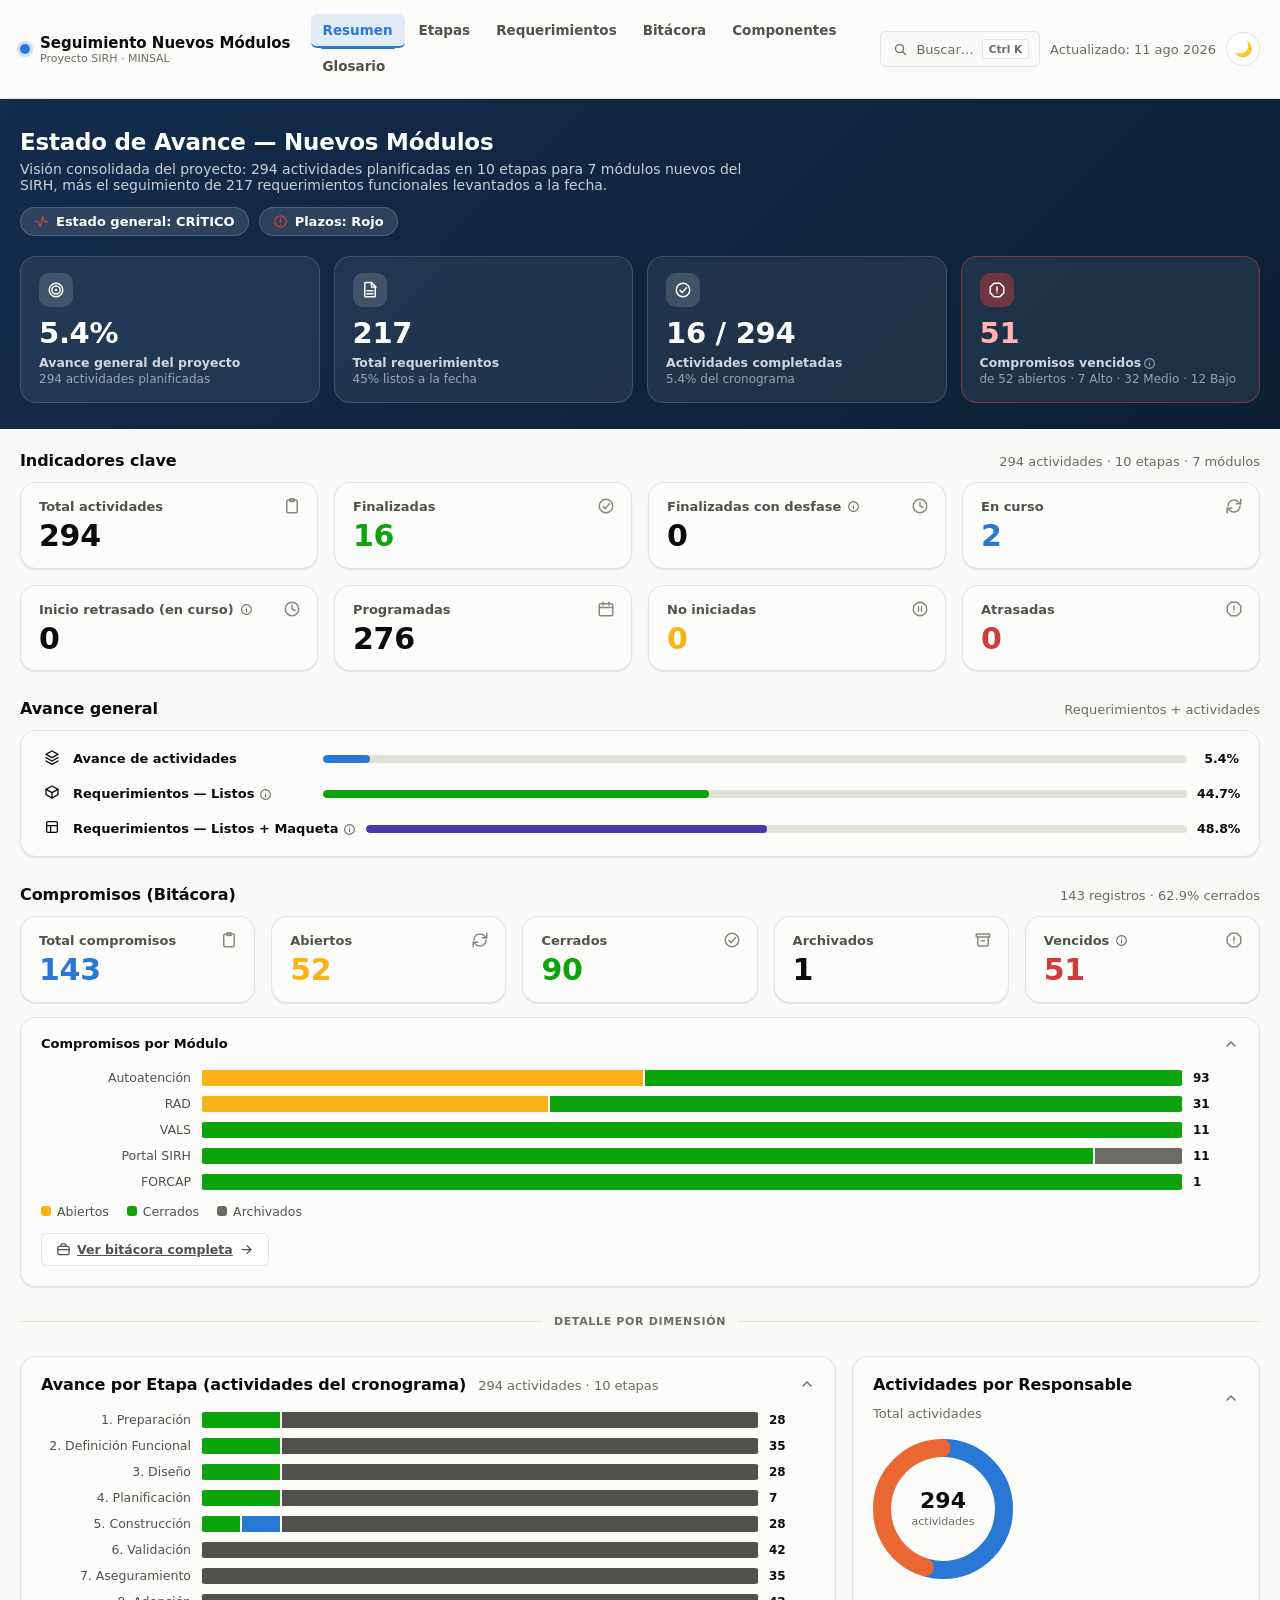
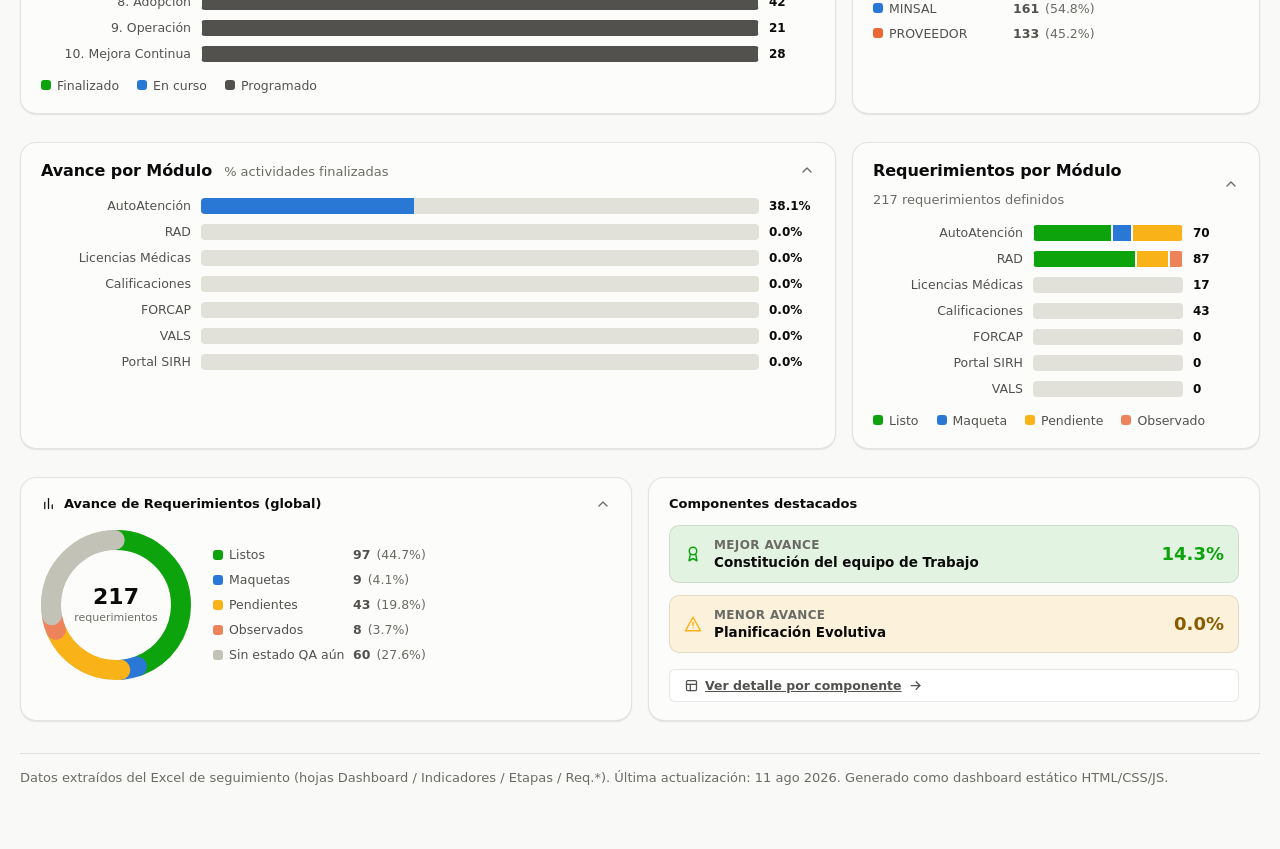
==== commit 08616479: "Plan de Trabajo — Fase 0: Contención (P0-01 a P0-04) El hero mostraba "Estado general: NORMAL" y "Pl" ====
--- a/seguimiento-modulos/index.html
+++ b/seguimiento-modulos/index.html
@@ -6,7 +6,7 @@
 <title>Resumen — Seguimiento Nuevos Módulos SIRH</title>
 <meta name="description" content="Dashboard de seguimiento del proyecto Nuevos Módulos SIRH: avance por etapa, módulo, responsable y requerimientos.">
 <link rel="icon" href="data:image/svg+xml,%3Csvg xmlns=%27http://www.w3.org/2000/svg%27 viewBox=%270 0 32 32%27%3E%3Crect width=%2732%27 height=%2732%27 rx=%278%27 fill=%27%232a78d6%27/%3E%3Cpath d=%27M8 22 L13 12 L18 18 L24 8%27 stroke=%27white%27 stroke-width=%273%27 fill=%27none%27 stroke-linecap=%27round%27 stroke-linejoin=%27round%27/%3E%3C/svg%3E">
-<link rel="stylesheet" href="./css/style.css?v=20260811c">
+<link rel="stylesheet" href="./css/style.css?v=20260812a">
 </head>
 <body>
 
@@ -100,7 +100,7 @@
       <h2>Compromisos (Bitácora)</h2>
       <span class="hint" id="compromisosHint"></span>
     </div>
-    <div class="grid grid-4" id="compromisosCards"></div>
+    <div class="grid grid-5" id="compromisosCards"></div>
     <details class="card accordion" style="margin-top:14px" open>
       <summary>
         <span class="card__title" style="margin-bottom:0">Compromisos por Módulo</span>
@@ -215,11 +215,11 @@
 
 </div>
 
-<script src="./js/app-data.js?v=20260811c"></script>
-<script src="./js/icons.js?v=20260811c"></script>
-<script src="./js/common.js?v=20260811c"></script>
-<script src="./js/local-records.js?v=20260811c"></script>
-<script src="./js/charts.js?v=20260811c"></script>
-<script src="./js/dashboard.js?v=20260811c"></script>
+<script src="./js/app-data.js?v=20260812a"></script>
+<script src="./js/icons.js?v=20260812a"></script>
+<script src="./js/common.js?v=20260812a"></script>
+<script src="./js/local-records.js?v=20260812a"></script>
+<script src="./js/charts.js?v=20260812a"></script>
+<script src="./js/dashboard.js?v=20260812a"></script>
 </body>
 </html>
--- a/seguimiento-modulos/css/style.css
+++ b/seguimiento-modulos/css/style.css
@@ -366,6 +366,11 @@
 .hero-kpi__label .info-tip { color: rgba(255,255,255,0.55); margin-left: 2px; }
 .hero-kpi__label .info-tip:hover, .hero-kpi__label .info-tip:focus-visible { color: #fff; }
 .hero-kpi__sub { font-size: 12px; color: rgba(255,255,255,0.55); margin-top: 2px; }
+.hero-kpi--critical { border-color: color-mix(in srgb, var(--status-critical) 55%, transparent); }
+.hero-kpi--critical .hero-kpi__icon { background: color-mix(in srgb, var(--status-critical) 45%, transparent); color: #fff; }
+.hero-kpi--critical .hero-kpi__value { color: #ffb3b3; }
+.hero-kpi--warning .hero-kpi__icon { background: color-mix(in srgb, var(--status-warning) 45%, transparent); color: #fff; }
+.hero-kpi--good .hero-kpi__icon { background: color-mix(in srgb, var(--status-good) 45%, transparent); color: #fff; }
 @media (max-width: 980px) { .hero__grid { grid-template-columns: repeat(2, 1fr); } }
 @media (max-width: 560px) { .hero__grid { grid-template-columns: 1fr; } }
 
@@ -708,6 +713,18 @@
 }
 .filters input[type="search"] { min-width: 220px; flex: 1; }
 .filters select { cursor: pointer; }
+.check-toggle {
+  display: inline-flex;
+  align-items: center;
+  gap: 6px;
+  font-size: 13px;
+  font-weight: 600;
+  color: var(--text-secondary);
+  cursor: pointer;
+  padding: 8px 4px;
+  white-space: nowrap;
+}
+.check-toggle input { accent-color: var(--status-critical); width: 15px; height: 15px; cursor: pointer; }
 .filters .count-pill {
   font-size: 12px;
   color: var(--text-muted);
@@ -949,6 +966,18 @@
   padding: 0 4px;
   vertical-align: middle;
 }
+.badge-vencido {
+  display: inline-block;
+  margin-left: 6px;
+  font-size: 9.5px;
+  font-weight: 700;
+  color: #fff;
+  background: var(--status-critical);
+  border-radius: 4px;
+  padding: 1px 5px;
+  vertical-align: middle;
+}
+tr.row-vencido td.col-fecha-comprometida { color: var(--status-critical); font-weight: 700; }
 
 /* ------------------------------------------------------------------ modal */
 .modal-overlay {
@@ -1079,3 +1108,26 @@
   height: 1px;
   background: var(--gridline);
 }
+
+/* ------------------------------------------------------- global-dirty-banner
+   P0-04 del Plan de Trabajo: aviso permanente, visible en las 6 páginas,
+   de que existen cambios locales (localStorage) sin exportar en cualquier
+   colección — no solo en la página donde se editó. */
+.global-dirty-banner {
+  display: flex;
+  align-items: center;
+  gap: 8px;
+  background: color-mix(in srgb, var(--status-warning) 16%, transparent);
+  border-bottom: 1px solid color-mix(in srgb, var(--status-warning) 40%, transparent);
+  color: #6b4a00;
+  font-size: 13px;
+  padding: 8px 20px;
+}
+.global-dirty-banner__icon { flex: none; display: flex; }
+.global-dirty-banner a { color: inherit; font-weight: 700; text-decoration: underline; }
+:root[data-theme="dark"] .global-dirty-banner,
+:root:where(:not([data-theme="light"])) .global-dirty-banner { color: #ffd166; }
+
+.grid-5 { grid-template-columns: repeat(5, 1fr); }
+@media (max-width: 980px) { .grid-5 { grid-template-columns: repeat(3, 1fr); } }
+@media (max-width: 620px) { .grid-5 { grid-template-columns: 1fr; } }
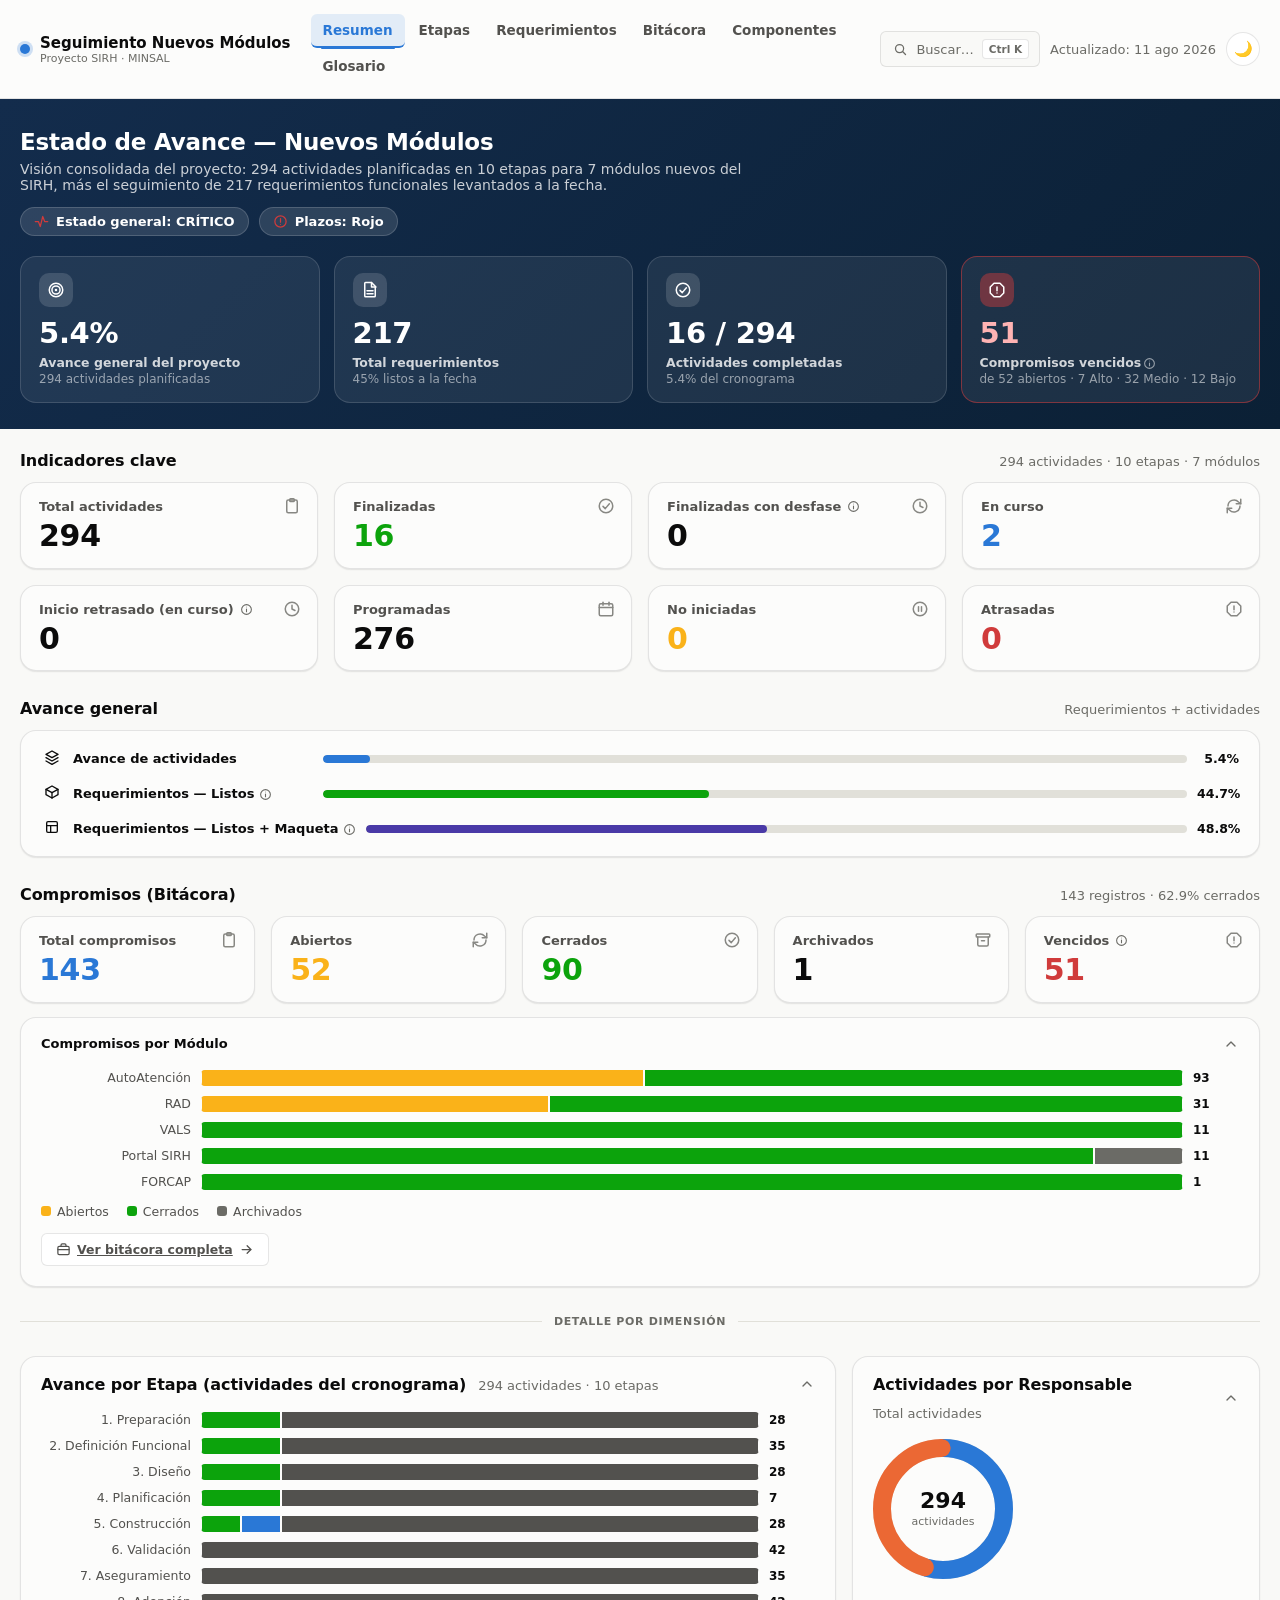
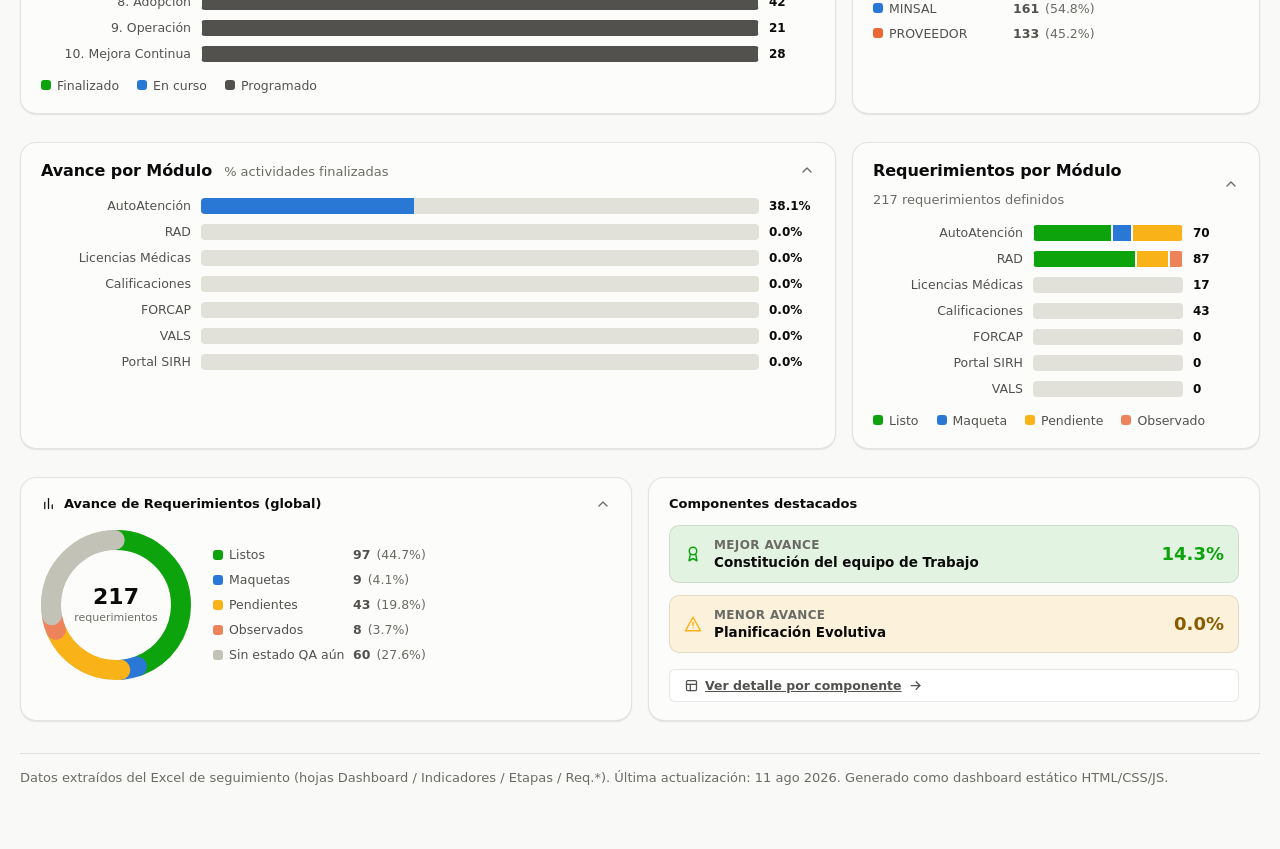
==== commit 9abfebbd: "Plan de Trabajo — Fase 1 (código): catálogo canónico de módulos y normalización defensiva Corrige in" ====
--- a/seguimiento-modulos/index.html
+++ b/seguimiento-modulos/index.html
@@ -6,7 +6,7 @@
 <title>Resumen — Seguimiento Nuevos Módulos SIRH</title>
 <meta name="description" content="Dashboard de seguimiento del proyecto Nuevos Módulos SIRH: avance por etapa, módulo, responsable y requerimientos.">
 <link rel="icon" href="data:image/svg+xml,%3Csvg xmlns=%27http://www.w3.org/2000/svg%27 viewBox=%270 0 32 32%27%3E%3Crect width=%2732%27 height=%2732%27 rx=%278%27 fill=%27%232a78d6%27/%3E%3Cpath d=%27M8 22 L13 12 L18 18 L24 8%27 stroke=%27white%27 stroke-width=%273%27 fill=%27none%27 stroke-linecap=%27round%27 stroke-linejoin=%27round%27/%3E%3C/svg%3E">
-<link rel="stylesheet" href="./css/style.css?v=20260812a">
+<link rel="stylesheet" href="./css/style.css?v=20260813a">
 </head>
 <body>
 
@@ -215,11 +215,11 @@
 
 </div>
 
-<script src="./js/app-data.js?v=20260812a"></script>
-<script src="./js/icons.js?v=20260812a"></script>
-<script src="./js/common.js?v=20260812a"></script>
-<script src="./js/local-records.js?v=20260812a"></script>
-<script src="./js/charts.js?v=20260812a"></script>
-<script src="./js/dashboard.js?v=20260812a"></script>
+<script src="./js/app-data.js?v=20260813a"></script>
+<script src="./js/icons.js?v=20260813a"></script>
+<script src="./js/common.js?v=20260813a"></script>
+<script src="./js/local-records.js?v=20260813a"></script>
+<script src="./js/charts.js?v=20260813a"></script>
+<script src="./js/dashboard.js?v=20260813a"></script>
 </body>
 </html>
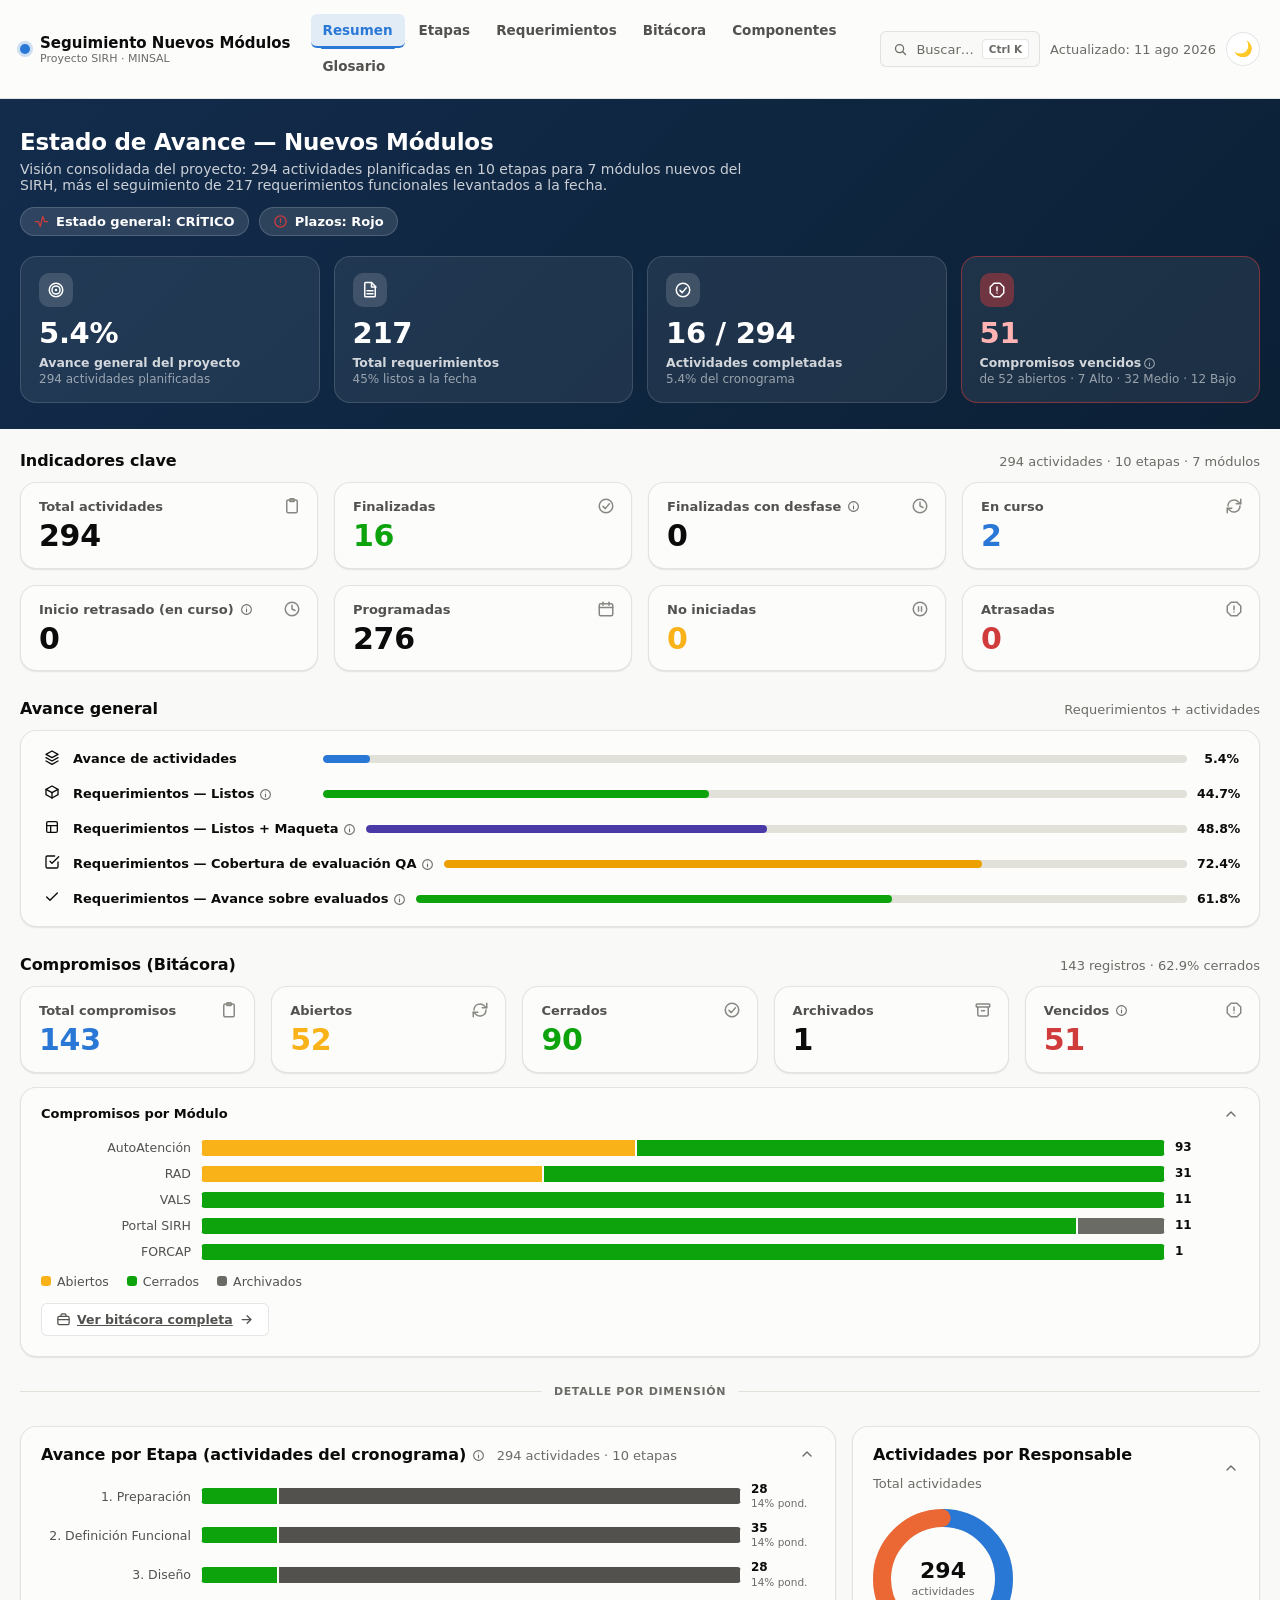
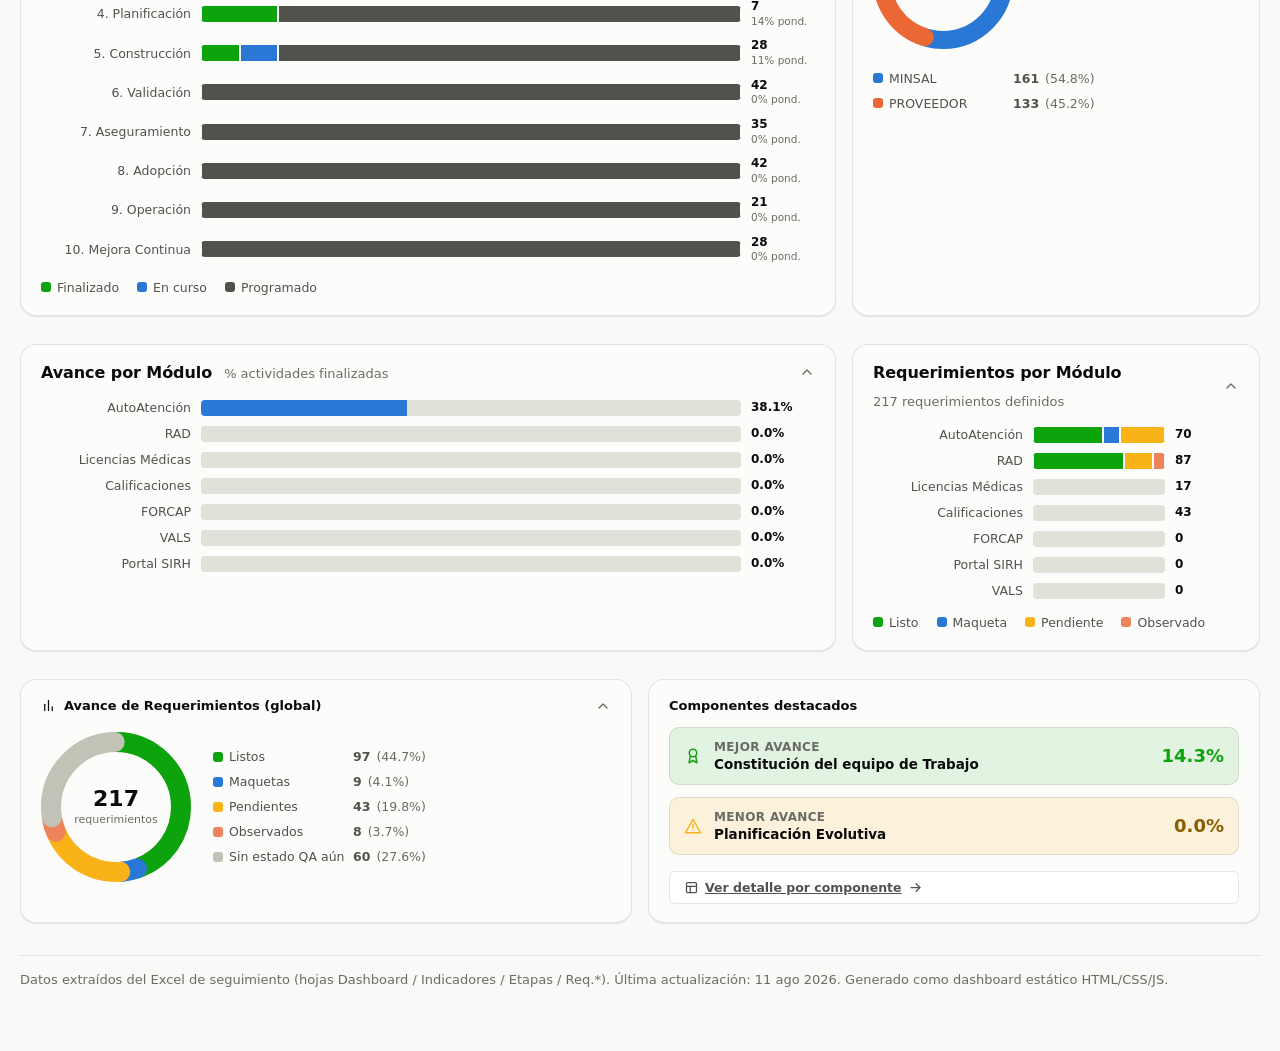
==== commit 75ee6cd0: "Plan de Trabajo — Fase 3 (código): avance ponderado y avance vs cobertura de requerimientos P3-04 — " ====
--- a/seguimiento-modulos/index.html
+++ b/seguimiento-modulos/index.html
@@ -6,7 +6,7 @@
 <title>Resumen — Seguimiento Nuevos Módulos SIRH</title>
 <meta name="description" content="Dashboard de seguimiento del proyecto Nuevos Módulos SIRH: avance por etapa, módulo, responsable y requerimientos.">
 <link rel="icon" href="data:image/svg+xml,%3Csvg xmlns=%27http://www.w3.org/2000/svg%27 viewBox=%270 0 32 32%27%3E%3Crect width=%2732%27 height=%2732%27 rx=%278%27 fill=%27%232a78d6%27/%3E%3Cpath d=%27M8 22 L13 12 L18 18 L24 8%27 stroke=%27white%27 stroke-width=%273%27 fill=%27none%27 stroke-linecap=%27round%27 stroke-linejoin=%27round%27/%3E%3C/svg%3E">
-<link rel="stylesheet" href="./css/style.css?v=20260813a">
+<link rel="stylesheet" href="./css/style.css?v=20260813c">
 </head>
 <body>
 
@@ -77,7 +77,7 @@
         <div class="meter-row">
           <span class="semaforo-icon"><svg width="16" height="16" viewBox="0 0 24 24" fill="none" stroke="currentColor" stroke-width="2" stroke-linecap="round" stroke-linejoin="round" aria-hidden="true"><path d="M3 8l9-5 9 5-9 5-9-5z"/><path d="M3 8v8l9 5 9-5V8"/><line x1="12" y1="13" x2="12" y2="21"/></svg></span>
           <span class="meter-row__label">Requerimientos — Listos
-            <span class="info-tip" tabindex="0" data-tip="Requerimientos marcados como &quot;Listo&quot; (QA aprobado) sobre el total de requerimientos definidos."><svg width="13" height="13" viewBox="0 0 24 24" fill="none" stroke="currentColor" stroke-width="2" stroke-linecap="round" stroke-linejoin="round" aria-hidden="true"><circle cx="12" cy="12" r="9"/><line x1="12" y1="11" x2="12" y2="16"/><circle cx="12" cy="7.5" r="0.9" fill="currentColor" stroke="none"/></svg></span>
+            <span class="info-tip" tabindex="0" data-tip="Requerimientos marcados como &quot;Listo&quot; (QA aprobado) sobre el total de requerimientos definidos — incluye los que aún no tienen ninguna evaluación QA. Para el avance solo entre los ya evaluados, ver la fila &quot;Avance sobre evaluados&quot; más abajo."><svg width="13" height="13" viewBox="0 0 24 24" fill="none" stroke="currentColor" stroke-width="2" stroke-linecap="round" stroke-linejoin="round" aria-hidden="true"><circle cx="12" cy="12" r="9"/><line x1="12" y1="11" x2="12" y2="16"/><circle cx="12" cy="7.5" r="0.9" fill="currentColor" stroke="none"/></svg></span>
           </span>
           <div class="meter"><span id="meterListos" style="background:var(--status-good)"></span></div>
           <span class="meter-value" id="valListos">—</span>
@@ -85,10 +85,26 @@
         <div class="meter-row">
           <span class="semaforo-icon"><svg width="16" height="16" viewBox="0 0 24 24" fill="none" stroke="currentColor" stroke-width="2" stroke-linecap="round" stroke-linejoin="round" aria-hidden="true"><rect x="4" y="4" width="16" height="16" rx="2"/><line x1="4" y1="10" x2="20" y2="10"/><line x1="10" y1="10" x2="10" y2="20"/></svg></span>
           <span class="meter-row__label">Requerimientos — Listos + Maqueta
-            <span class="info-tip" tabindex="0" data-tip="Suma los requerimientos en estado &quot;Listo&quot; (QA aprobado) y &quot;Maqueta&quot; (prototipo/mockup construido pero aún sin cierre de QA)."><svg width="13" height="13" viewBox="0 0 24 24" fill="none" stroke="currentColor" stroke-width="2" stroke-linecap="round" stroke-linejoin="round" aria-hidden="true"><circle cx="12" cy="12" r="9"/><line x1="12" y1="11" x2="12" y2="16"/><circle cx="12" cy="7.5" r="0.9" fill="currentColor" stroke="none"/></svg></span>
+            <span class="info-tip" tabindex="0" data-tip="Suma los requerimientos en estado &quot;Listo&quot; (QA aprobado) y &quot;Maqueta&quot; (prototipo/mockup construido pero aún sin cierre de QA), sobre el total de requerimientos definidos."><svg width="13" height="13" viewBox="0 0 24 24" fill="none" stroke="currentColor" stroke-width="2" stroke-linecap="round" stroke-linejoin="round" aria-hidden="true"><circle cx="12" cy="12" r="9"/><line x1="12" y1="11" x2="12" y2="16"/><circle cx="12" cy="7.5" r="0.9" fill="currentColor" stroke="none"/></svg></span>
           </span>
           <div class="meter"><span id="meterListosMaq" style="background:var(--series-7)"></span></div>
           <span class="meter-value" id="valListosMaq">—</span>
+        </div>
+        <div class="meter-row">
+          <span class="semaforo-icon"><svg width="16" height="16" viewBox="0 0 24 24" fill="none" stroke="currentColor" stroke-width="2" stroke-linecap="round" stroke-linejoin="round" aria-hidden="true"><path d="M9 11l3 3L22 4"/><path d="M21 12v7a2 2 0 0 1-2 2H5a2 2 0 0 1-2-2V5a2 2 0 0 1 2-2h11"/></svg></span>
+          <span class="meter-row__label">Requerimientos — Cobertura de evaluación QA
+            <span class="info-tip" tabindex="0" data-tip="Qué porcentaje de los requerimientos definidos ya tiene algún estado de evaluación QA (Listo, Maqueta, Pendiente u Observado). El resto todavía no ha sido revisado — ver P3-05 del Plan de Trabajo, hallazgo relacionado con P1-06."><svg width="13" height="13" viewBox="0 0 24 24" fill="none" stroke="currentColor" stroke-width="2" stroke-linecap="round" stroke-linejoin="round" aria-hidden="true"><circle cx="12" cy="12" r="9"/><line x1="12" y1="11" x2="12" y2="16"/><circle cx="12" cy="7.5" r="0.9" fill="currentColor" stroke="none"/></svg></span>
+          </span>
+          <div class="meter"><span id="meterCobertura" style="background:var(--series-4)"></span></div>
+          <span class="meter-value" id="valCobertura">—</span>
+        </div>
+        <div class="meter-row">
+          <span class="semaforo-icon"><svg width="16" height="16" viewBox="0 0 24 24" fill="none" stroke="currentColor" stroke-width="2" stroke-linecap="round" stroke-linejoin="round" aria-hidden="true"><polyline points="20,6 9,17 4,12"/></svg></span>
+          <span class="meter-row__label">Requerimientos — Avance sobre evaluados
+            <span class="info-tip" tabindex="0" data-tip="Listos sobre el total de requerimientos QUE YA TIENEN evaluación QA (excluye los que aún no han sido revisados). A diferencia de &quot;Requerimientos — Listos&quot;, esta métrica no baja artificialmente por requerimientos que simplemente no se han mirado todavía."><svg width="13" height="13" viewBox="0 0 24 24" fill="none" stroke="currentColor" stroke-width="2" stroke-linecap="round" stroke-linejoin="round" aria-hidden="true"><circle cx="12" cy="12" r="9"/><line x1="12" y1="11" x2="12" y2="16"/><circle cx="12" cy="7.5" r="0.9" fill="currentColor" stroke="none"/></svg></span>
+          </span>
+          <div class="meter"><span id="meterAvanceEvaluados" style="background:var(--status-good)"></span></div>
+          <span class="meter-value" id="valAvanceEvaluados">—</span>
         </div>
       </div>
     </div>
@@ -120,7 +136,9 @@
     <details class="card accordion" open>
       <summary>
         <div class="section__head" style="margin-bottom:0">
-          <h2>Avance por Etapa (actividades del cronograma)</h2>
+          <h2>Avance por Etapa (actividades del cronograma)
+            <span class="info-tip" tabindex="0" data-tip="El número de abajo es el avance ponderado: además de las actividades &quot;Finalizado&quot; (100%), cuenta las &quot;En curso&quot; (50%) y &quot;Atrasado&quot; (25%) según cuánto avanzaron, en vez de tratarlas como 0% igual que las que no han empezado."><svg width="13" height="13" viewBox="0 0 24 24" fill="none" stroke="currentColor" stroke-width="2" stroke-linecap="round" stroke-linejoin="round" aria-hidden="true"><circle cx="12" cy="12" r="9"/><line x1="12" y1="11" x2="12" y2="16"/><circle cx="12" cy="7.5" r="0.9" fill="currentColor" stroke="none"/></svg></span>
+          </h2>
           <span class="hint" id="etapaHint"></span>
         </div>
         <span class="chevron"><svg width="16" height="16" viewBox="0 0 24 24" fill="none" stroke="currentColor" stroke-width="2" stroke-linecap="round" stroke-linejoin="round" aria-hidden="true"><polyline points="6,9 12,15 18,9"/></svg></span>
@@ -215,11 +233,11 @@
 
 </div>
 
-<script src="./js/app-data.js?v=20260813a"></script>
-<script src="./js/icons.js?v=20260813a"></script>
-<script src="./js/common.js?v=20260813a"></script>
-<script src="./js/local-records.js?v=20260813a"></script>
-<script src="./js/charts.js?v=20260813a"></script>
-<script src="./js/dashboard.js?v=20260813a"></script>
+<script src="./js/app-data.js?v=20260813c"></script>
+<script src="./js/icons.js?v=20260813c"></script>
+<script src="./js/common.js?v=20260813c"></script>
+<script src="./js/local-records.js?v=20260813c"></script>
+<script src="./js/charts.js?v=20260813c"></script>
+<script src="./js/dashboard.js?v=20260813c"></script>
 </body>
 </html>
--- a/seguimiento-modulos/css/style.css
+++ b/seguimiento-modulos/css/style.css
@@ -589,7 +589,7 @@
 
 /* ------------------------------------------------------------ bar chart */
 .barchart { display: flex; flex-direction: column; gap: 10px; }
-.barchart__row { display: grid; grid-template-columns: 150px 1fr 46px; align-items: center; gap: 10px; }
+.barchart__row { display: grid; grid-template-columns: 150px 1fr 64px; align-items: center; gap: 10px; }
 .barchart__label { font-size: 12.5px; color: var(--text-secondary); text-align: right; }
 .barchart__track {
   height: 16px;
@@ -601,7 +601,9 @@
 .barchart__seg {
   height: 100%;
 }
-.barchart__val { font-size: 12px; font-weight: 700; font-variant-numeric: tabular-nums; }
+.barchart__val { font-size: 12px; font-weight: 700; font-variant-numeric: tabular-nums; line-height: 1.3; }
+/* P3-04: segunda línea opcional bajo el total (p.ej. avance ponderado) */
+.barchart__val-sub { display: block; font-size: 10.5px; font-weight: 500; color: var(--text-muted); }
 
 /* stacked segment shared style: 2px surface gap via box-shadow inset border trick */
 .seg-gap { box-shadow: inset 1px 0 0 var(--surface-1), inset -1px 0 0 var(--surface-1); }
